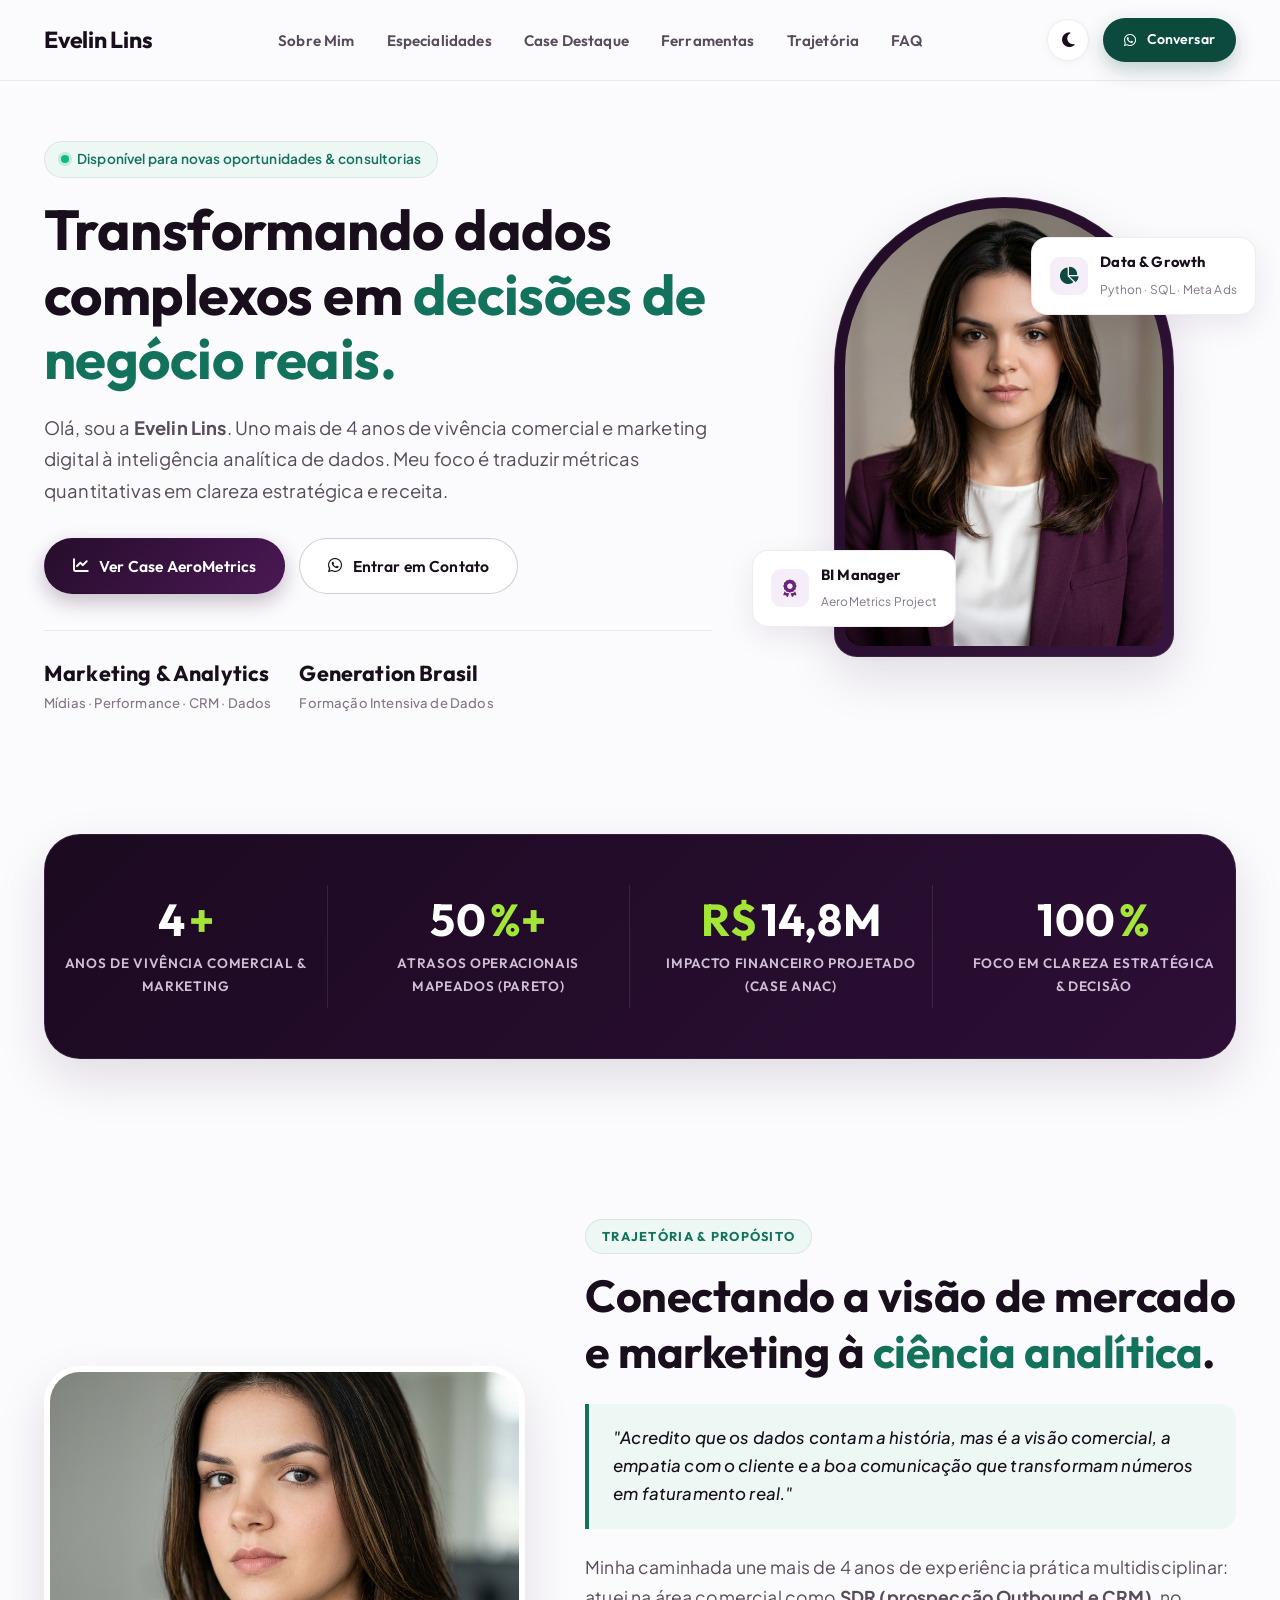
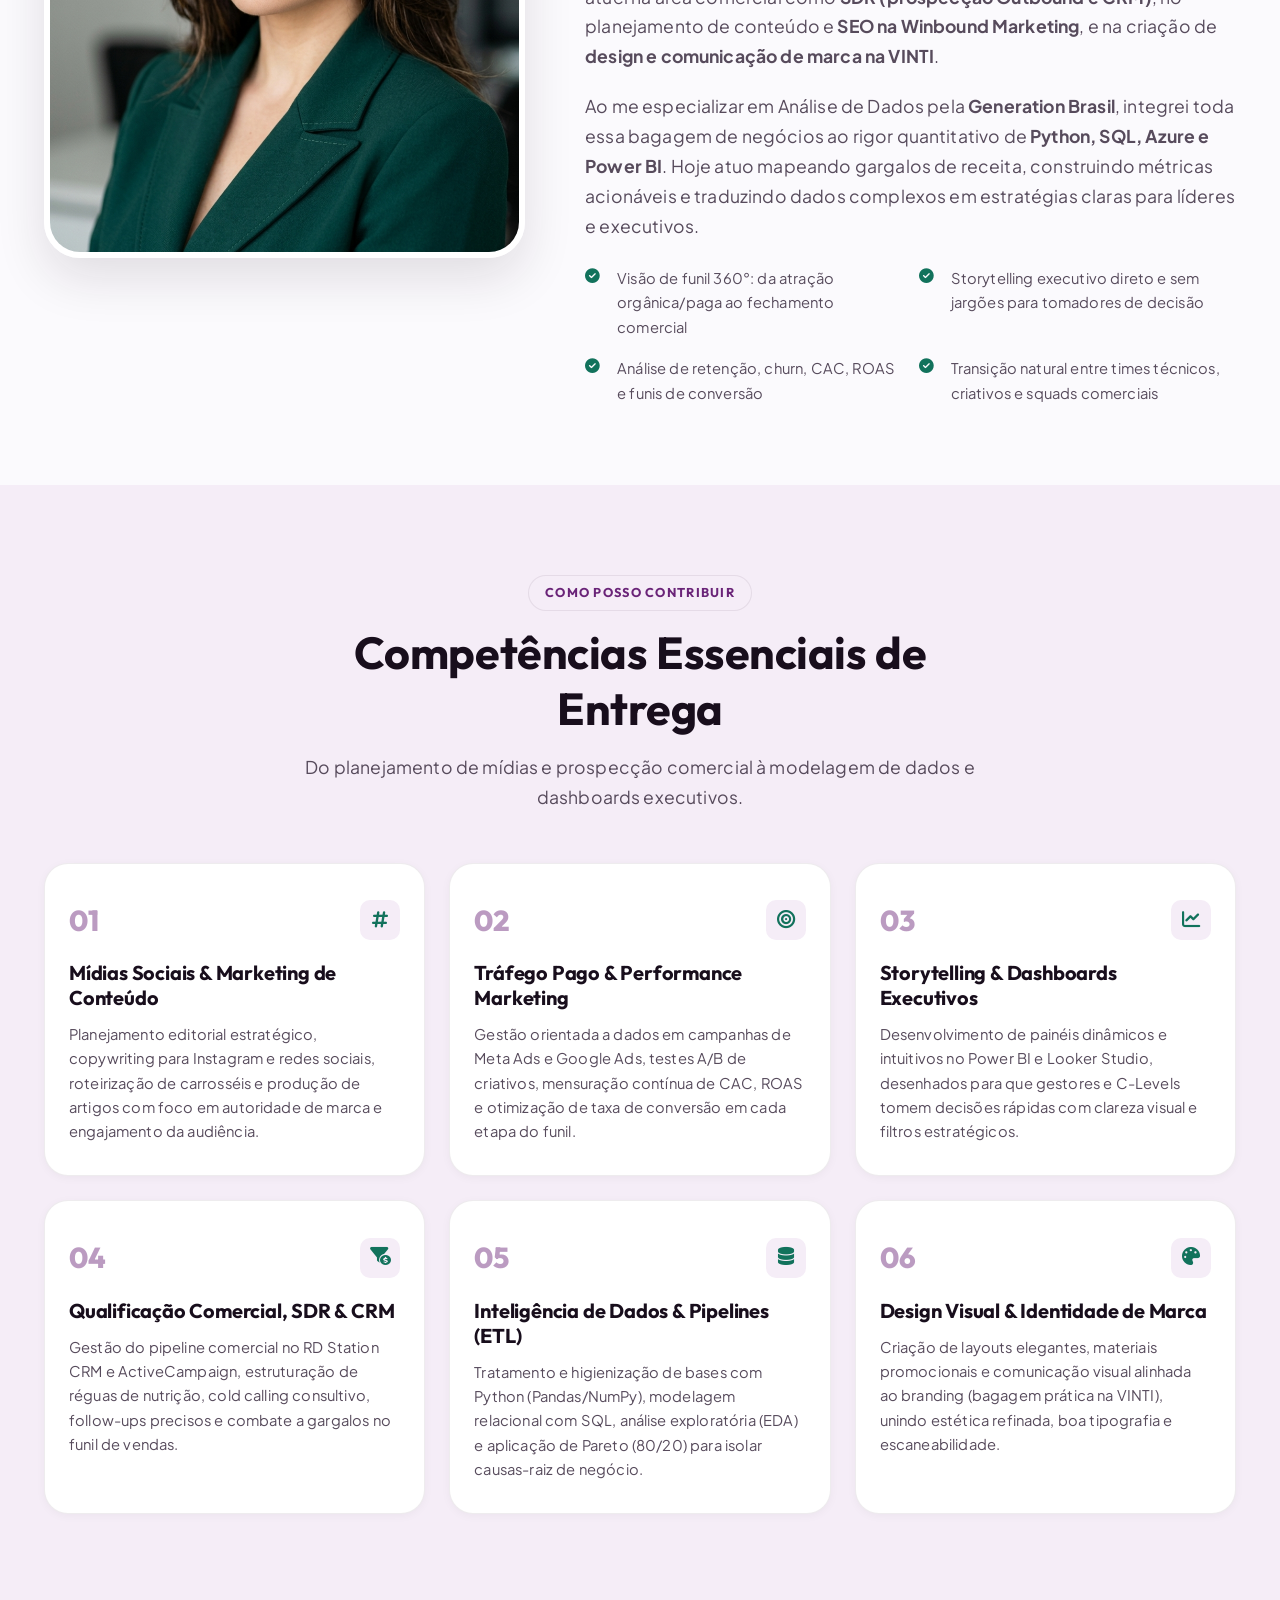
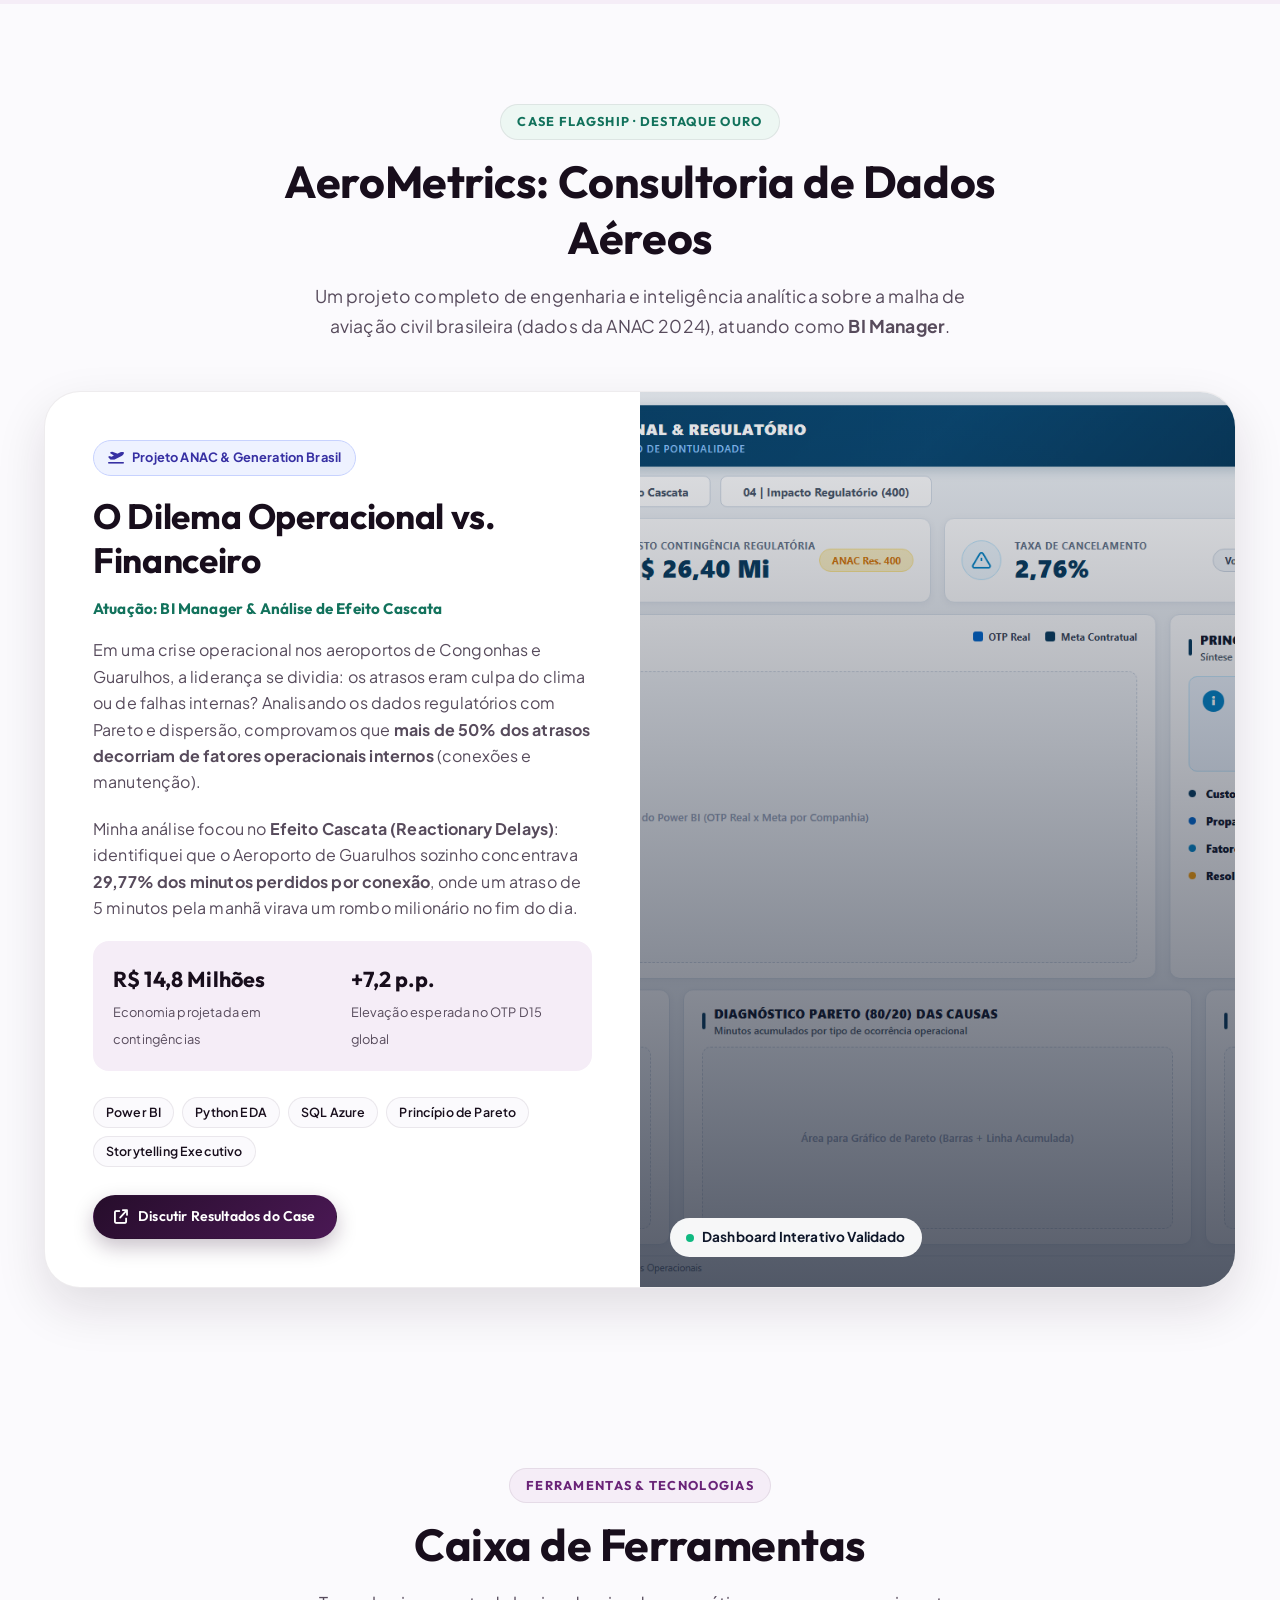
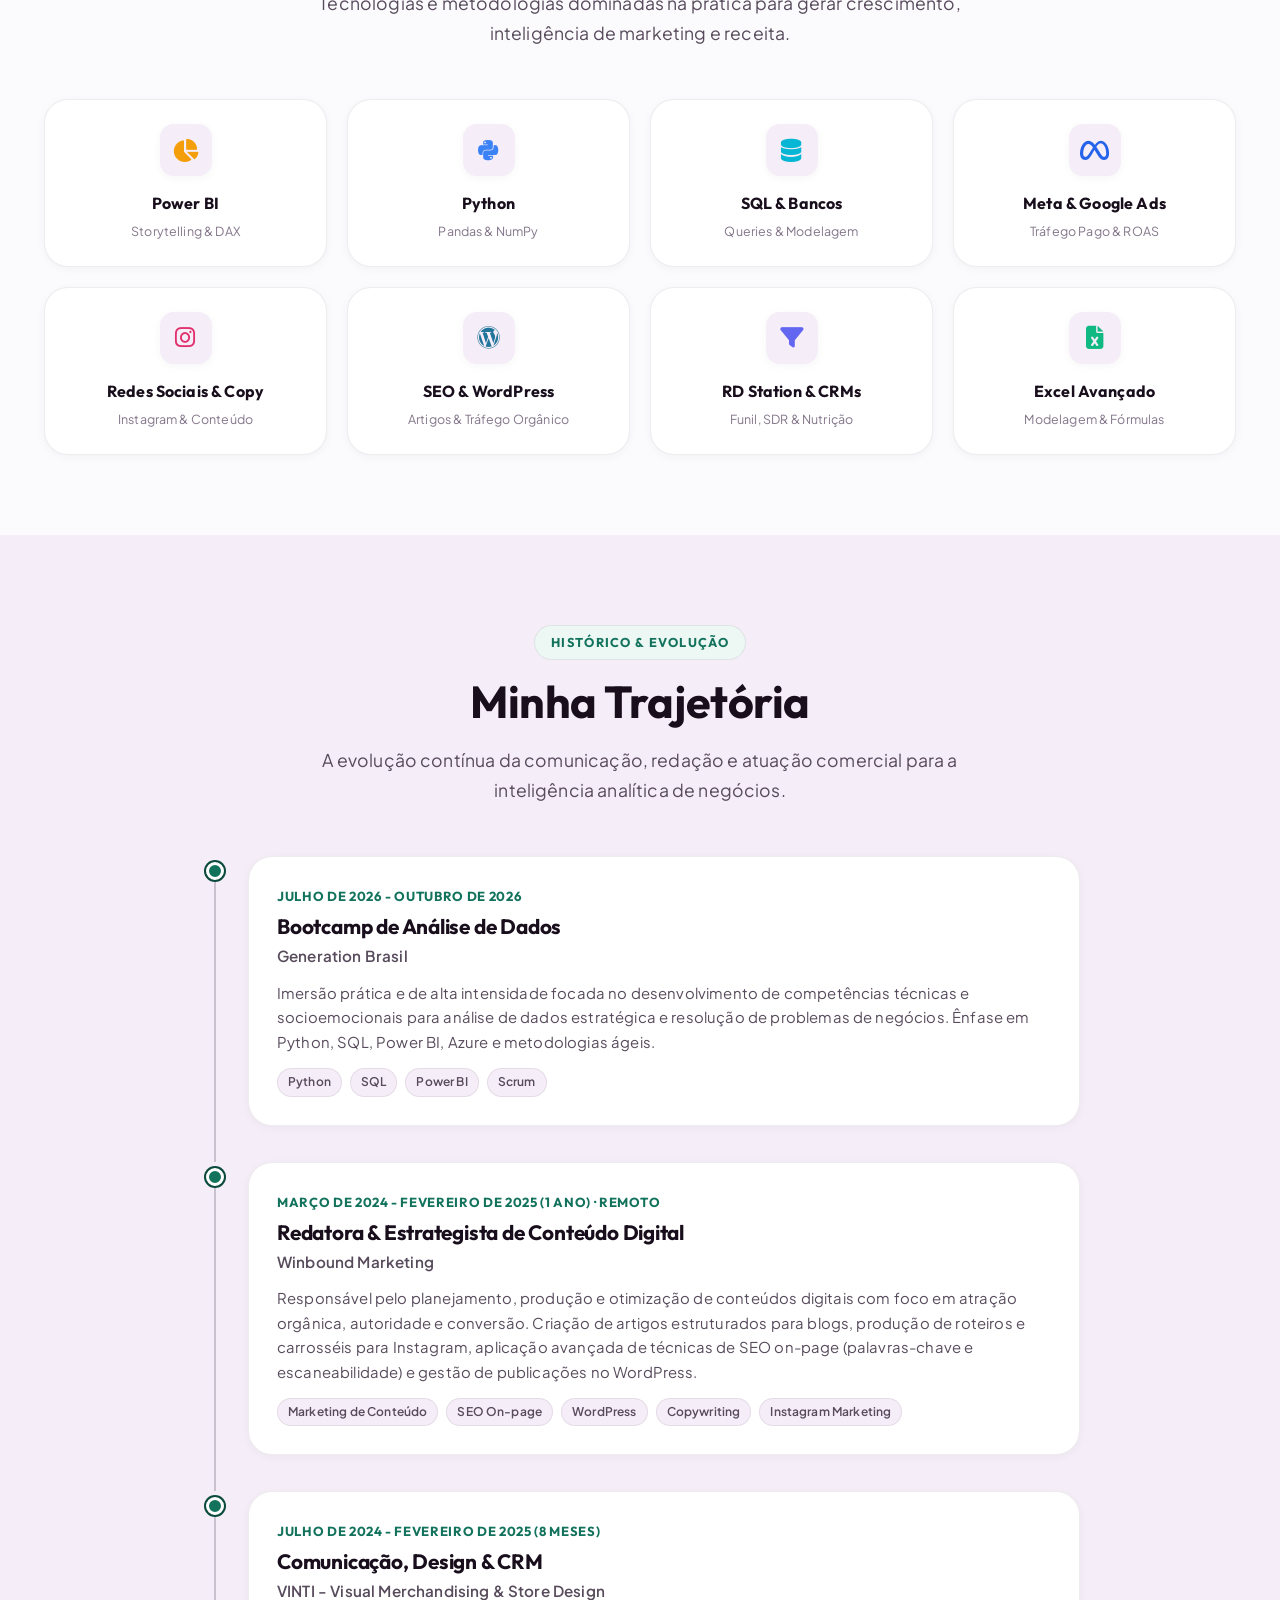
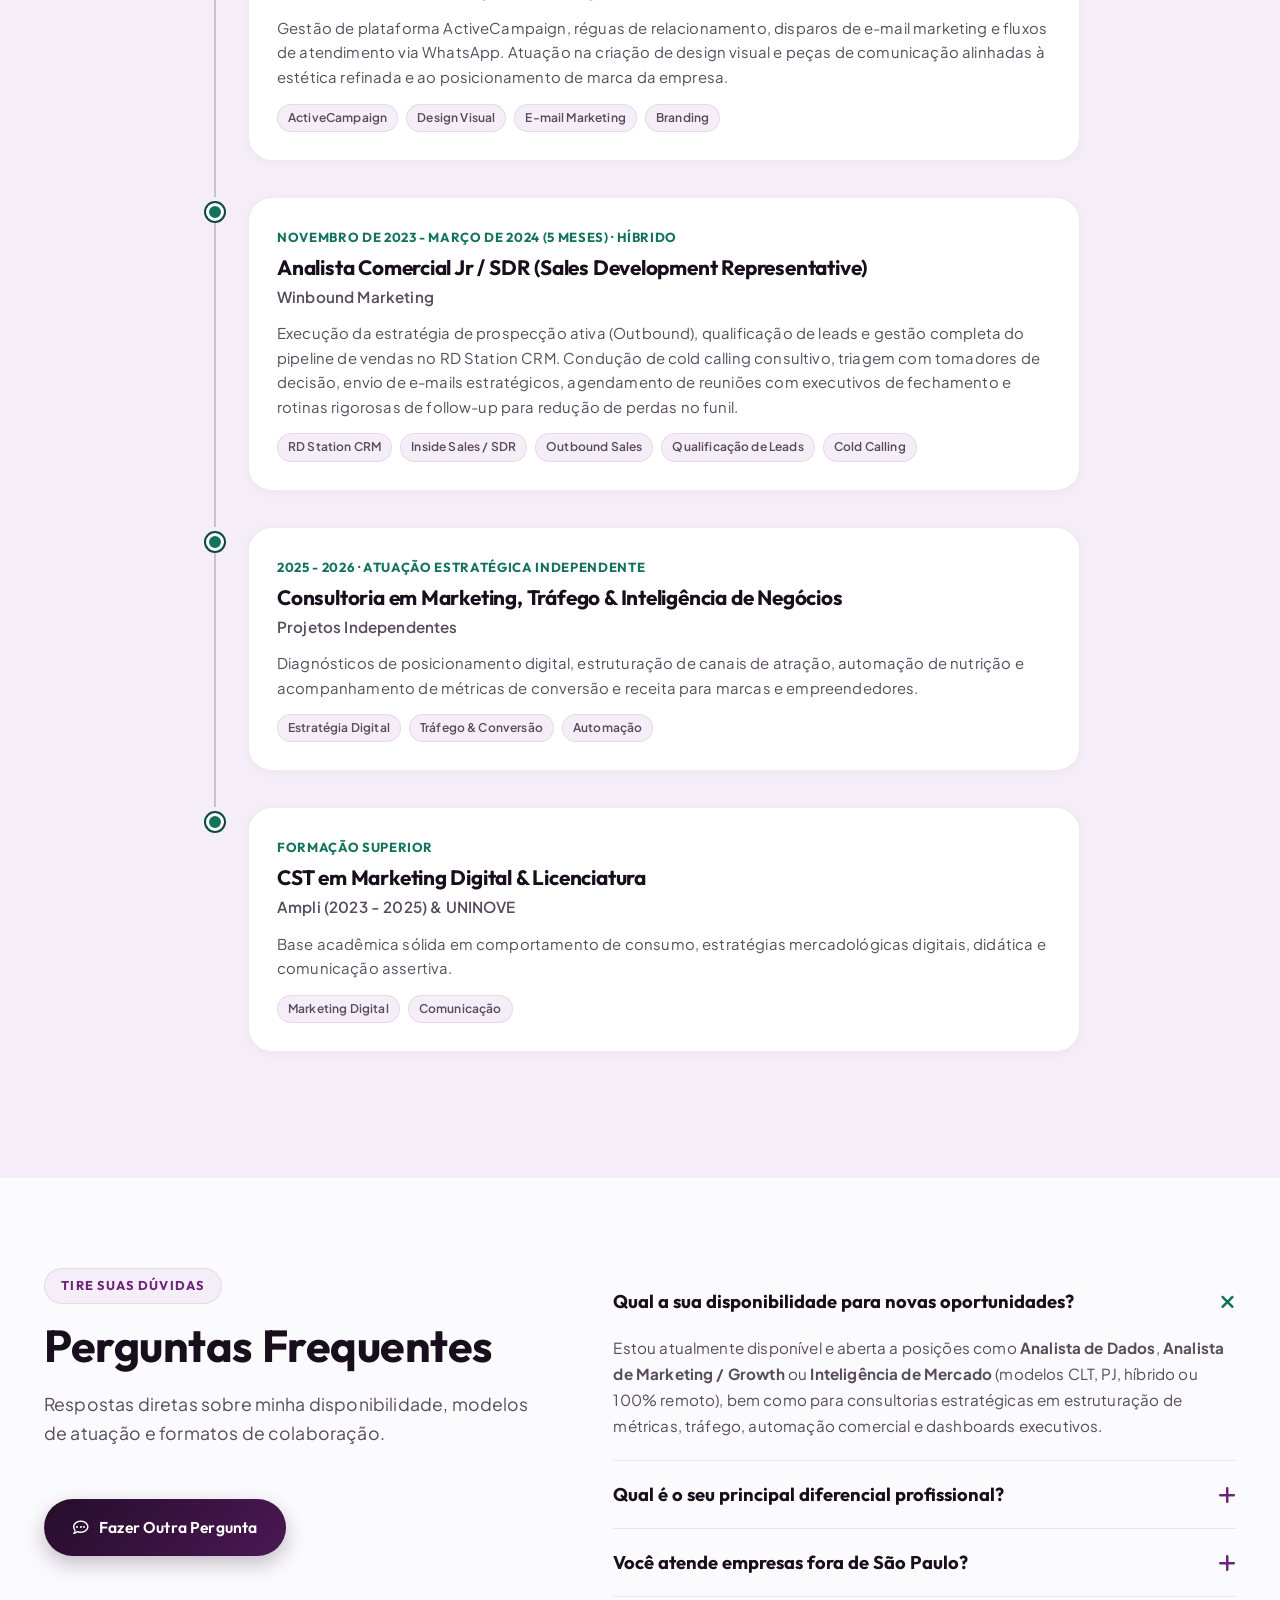
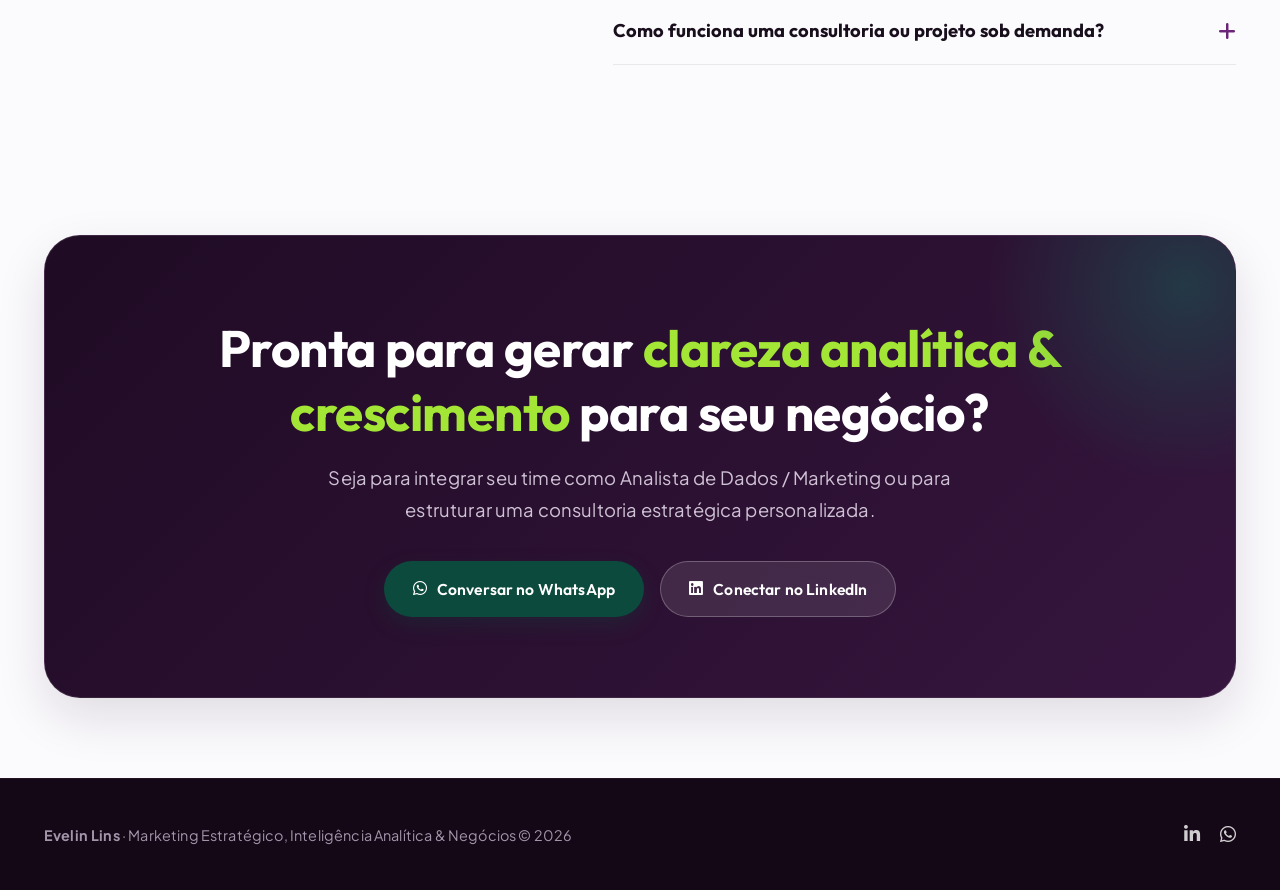
==== index.bundle.html @ f4ac153e "Add files via upload" ====
<!DOCTYPE html>
<html lang="pt-BR" data-theme="light">
<head>
  <meta charset="UTF-8">
  <meta name="viewport" content="width=device-width, initial-scale=1.0">
  <title>Evelin Lins | Marketing Digital, Inteligência Analítica & Negócios</title>
  <meta name="description" content="Portfólio de Evelin Lins de Albuquerque Souza - Analista de Dados, Marketing Estratégico e especialista em unir inteligência analítica de dados a estratégias comerciais e de receita.">
  
  <!-- Google Fonts: Outfit (Headings) & Plus Jakarta Sans (Body) -->
  <link rel="preconnect" href="https://fonts.googleapis.com">
  <link rel="preconnect" href="https://fonts.gstatic.com" crossorigin>
  <link href="https://fonts.googleapis.com/css2?family=Outfit:wght@400;500;600;700;800&family=Plus+Jakarta+Sans:wght@400;500;600;700&display=swap" rel="stylesheet">
  
  <!-- Font Awesome CDN for Icons -->
  <link rel="stylesheet" href="https://cdnjs.cloudflare.com/ajax/libs/font-awesome/6.5.1/css/all.min.css">
  
  <!-- CSS Stylesheet -->
  <style>
/* ==========================================================================
   Evelin Lins Portfolio - Modern Hybrid Dark & Clean Design System
   Typography: Outfit (Headings - tall, elongated, clear) + Plus Jakarta Sans (Body)
   ========================================================================== */

:root {
  /* Brand Core Colors */
  --color-primary-dark: #260d2b;       /* Roxo Profundo Nobre */
  --color-primary-soft: #3f1547;
  --color-primary-light: #6a2478;
  --color-accent-emerald: #0b4a3c;     /* Verde Esmeralda escuro sofisticado */
  --color-accent-emerald-light: #12725c;
  --color-accent-emerald-glow: #2dd4bf;
  --color-accent-lime: #a3e635;        /* Detalhe vibrante e moderno */
  --color-accent-gold: #d97706;

  /* Surfaces & Backgrounds - Light/Clean Base with Dark Accent Integration */
  --bg-page: #fbfafd;
  --bg-surface: #ffffff;
  --bg-surface-soft: #f5edf7;          /* Lavanda suave */
  --bg-surface-tint: #edf7f3;          /* Esmeralda suave */
  --bg-dark-card: #1f0b24;             /* Card escuro contrastante para mescla */
  --bg-navbar: rgba(251, 250, 253, 0.92);
  --bg-card-contrast: #1c0a21;

  /* Text & Typography */
  --text-main: #180e1c;
  --text-muted: #574b5c;
  --text-light: #83758a;
  --text-white: #ffffff;

  /* Borders & Shadows */
  --border-light: rgba(38, 13, 43, 0.08);
  --border-hover: rgba(38, 13, 43, 0.2);
  --shadow-sm: 0 2px 10px rgba(32, 13, 35, 0.04);
  --shadow-md: 0 10px 30px rgba(32, 13, 35, 0.08);
  --shadow-lg: 0 20px 50px rgba(32, 13, 35, 0.12);
  --shadow-glow: 0 0 25px rgba(18, 114, 92, 0.22);

  /* Geometry & Curves */
  --radius-sm: 8px;
  --radius-md: 16px;
  --radius-lg: 24px;
  --radius-xl: 36px;
  --radius-pill: 9999px;
  --radius-arch: 180px 180px 24px 24px;
  
  --transition: all 0.3s cubic-bezier(0.16, 1, 0.3, 1);
}

/* ==========================================================================
   Dark Mode Overrides - Deep Midnight & Luminous Accents
   ========================================================================== */
[data-theme="dark"] {
  --bg-page: #0f0714;                  /* Obsidian roxo profundo */
  --bg-surface: #180d21;               /* Superfície elevada */
  --bg-surface-soft: #23132e;          /* Superfície secundária */
  --bg-surface-tint: #102620;          /* Verde translúcido */
  --bg-dark-card: #0c0511;
  --bg-navbar: rgba(15, 7, 20, 0.92);
  --bg-card-contrast: #15091d;

  --text-main: #f8f6fc;
  --text-muted: #c2b7cb;
  --text-light: #8d7e96;
  --text-white: #ffffff;

  --color-primary-dark: #f8f6fc;
  --color-primary-soft: #e2d3ea;
  --color-primary-light: #c084fc;
  --color-accent-emerald: #14b8a6;
  --color-accent-emerald-light: #2dd4bf;

  --border-light: rgba(255, 255, 255, 0.08);
  --border-hover: rgba(255, 255, 255, 0.22);
  --shadow-sm: 0 2px 10px rgba(0, 0, 0, 0.35);
  --shadow-md: 0 10px 30px rgba(0, 0, 0, 0.45);
  --shadow-lg: 0 20px 50px rgba(0, 0, 0, 0.6);
  --shadow-glow: 0 0 30px rgba(45, 212, 191, 0.25);
}

/* Reset and Base Styles */
* {
  box-sizing: border-box;
  margin: 0;
  padding: 0;
}

html {
  scroll-behavior: smooth;
  font-size: 16px;
}

body {
  font-family: 'Plus Jakarta Sans', -apple-system, BlinkMacSystemFont, 'Segoe UI', Roboto, sans-serif;
  background-color: var(--bg-page);
  color: var(--text-main);
  line-height: 1.68;
  letter-spacing: 0.01em;
  overflow-x: hidden;
  -webkit-font-smoothing: antialiased;
  transition: background-color 0.35s ease, color 0.35s ease;
}

/* Headings with Outfit - Tall, Elongated, Open and Highly Legible */
h1, h2, h3, h4, .font-heading {
  font-family: 'Outfit', -apple-system, BlinkMacSystemFont, sans-serif;
  letter-spacing: -0.01em;
  font-weight: 700;
  line-height: 1.25;
}

a {
  text-decoration: none;
  color: inherit;
  transition: var(--transition);
}

img {
  max-width: 100%;
  height: auto;
  display: block;
}

/* Container */
.container {
  width: 100%;
  max-width: 1240px;
  margin: 0 auto;
  padding: 0 24px;
}

/* Section Header standard */
.section-tag {
  display: inline-block;
  font-family: 'Outfit', sans-serif;
  font-size: 0.8rem;
  font-weight: 700;
  text-transform: uppercase;
  letter-spacing: 0.1em;
  color: var(--color-accent-emerald-light);
  background: var(--bg-surface-tint);
  padding: 6px 16px;
  border-radius: var(--radius-pill);
  margin-bottom: 14px;
  border: 1px solid var(--border-light);
}

.section-tag.purple {
  color: var(--color-primary-light);
  background: var(--bg-surface-soft);
}

[data-theme="dark"] .section-tag.purple {
  color: #c084fc;
}

.section-title {
  font-size: clamp(2rem, 3.5vw, 2.85rem);
  color: var(--text-main);
  margin-bottom: 16px;
  font-weight: 700;
}

.section-title span.highlight-emerald {
  color: var(--color-accent-emerald-light);
}

.section-title span.highlight-lime {
  color: #84cc16;
}

.section-subtitle {
  font-size: 1.1rem;
  color: var(--text-muted);
  max-width: 700px;
  margin-bottom: 40px;
  line-height: 1.7;
}

/* Buttons */
.btn {
  display: inline-flex;
  align-items: center;
  justify-content: center;
  gap: 10px;
  padding: 14px 28px;
  font-family: 'Outfit', sans-serif;
  font-size: 0.98rem;
  font-weight: 600;
  border-radius: var(--radius-pill);
  cursor: pointer;
  border: 1px solid transparent;
  transition: var(--transition);
}

.btn-primary {
  background: linear-gradient(135deg, #260d2b, #4a1854);
  color: #ffffff;
  box-shadow: 0 8px 20px rgba(38, 13, 43, 0.25);
}

[data-theme="dark"] .btn-primary {
  background: linear-gradient(135deg, #6a2478, #8a2be2);
  color: #ffffff;
  box-shadow: 0 8px 24px rgba(138, 43, 226, 0.3);
}

.btn-primary:hover {
  transform: translateY(-2px);
  box-shadow: 0 12px 28px rgba(38, 13, 43, 0.35);
}

.btn-emerald {
  background-color: var(--color-accent-emerald);
  color: #ffffff;
  box-shadow: 0 8px 20px rgba(11, 74, 60, 0.25);
}

[data-theme="dark"] .btn-emerald {
  background-color: #0d9488;
  color: #ffffff;
  box-shadow: 0 8px 20px rgba(13, 148, 136, 0.3);
}

.btn-emerald:hover {
  background-color: var(--color-accent-emerald-light);
  transform: translateY(-2px);
  box-shadow: 0 12px 28px rgba(11, 74, 60, 0.35);
}

.btn-outline {
  border-color: var(--border-hover);
  color: var(--text-main);
  background: var(--bg-surface);
}

.btn-outline:hover {
  background-color: var(--bg-surface-soft);
  border-color: var(--color-accent-emerald-light);
  transform: translateY(-2px);
}

.btn-sm {
  padding: 9px 20px;
  font-size: 0.88rem;
}

/* ==========================================================================
   Header / Navbar & Theme Switcher
   ========================================================================== */
.navbar {
  position: sticky;
  top: 0;
  left: 0;
  width: 100%;
  background: var(--bg-navbar);
  backdrop-filter: blur(14px);
  -webkit-backdrop-filter: blur(14px);
  z-index: 1000;
  border-bottom: 1px solid var(--border-light);
  transition: var(--transition);
}

.navbar .nav-container {
  display: flex;
  align-items: center;
  justify-content: space-between;
  height: 80px;
}

/* Brand Logo - Clean, Elegant & Elongated, without online green dot */
.brand-logo {
  display: flex;
  align-items: center;
  font-family: 'Outfit', sans-serif;
  font-size: 1.45rem;
  font-weight: 700;
  letter-spacing: -0.01em;
  color: var(--text-main);
  text-decoration: none;
  transition: var(--transition);
}

.brand-logo:hover {
  color: var(--color-accent-emerald-light);
}

.nav-links {
  display: flex;
  gap: 32px;
  list-style: none;
}

.nav-links a {
  font-family: 'Outfit', sans-serif;
  font-weight: 600;
  font-size: 0.95rem;
  color: var(--text-muted);
}

.nav-links a:hover {
  color: var(--text-main);
}

.nav-actions {
  display: flex;
  align-items: center;
  gap: 14px;
}

/* Theme Toggle Button */
.theme-toggle-btn {
  width: 42px;
  height: 42px;
  border-radius: 50%;
  border: 1px solid var(--border-light);
  background: var(--bg-surface);
  color: var(--text-main);
  display: inline-flex;
  align-items: center;
  justify-content: center;
  cursor: pointer;
  transition: var(--transition);
  font-size: 1.05rem;
  box-shadow: var(--shadow-sm);
}

.theme-toggle-btn:hover {
  transform: scale(1.08) rotate(15deg);
  border-color: var(--color-accent-emerald-light);
  box-shadow: 0 0 16px rgba(18, 114, 92, 0.25);
}

.theme-toggle-btn .sun-icon {
  display: none;
  color: #facc15;
}

.theme-toggle-btn .moon-icon {
  display: inline-block;
  color: var(--text-main);
}

[data-theme="dark"] .theme-toggle-btn .moon-icon {
  display: none;
}

[data-theme="dark"] .theme-toggle-btn .sun-icon {
  display: inline-block;
}

/* ==========================================================================
   Hero Section - Clean & Dark Fusion
   ========================================================================== */
.hero-section {
  padding: 60px 0 80px;
  position: relative;
  overflow: hidden;
}

.hero-grid {
  display: grid;
  grid-template-columns: 1.18fr 0.82fr;
  align-items: center;
  gap: 60px;
}

.hero-badge {
  display: inline-flex;
  align-items: center;
  gap: 8px;
  padding: 6px 16px;
  background: var(--bg-surface-tint);
  border: 1px solid var(--border-light);
  border-radius: var(--radius-pill);
  font-size: 0.85rem;
  font-weight: 600;
  color: var(--color-accent-emerald-light);
  margin-bottom: 20px;
}

.hero-badge .status-ping {
  width: 8px;
  height: 8px;
  background-color: #10b981;
  border-radius: 50%;
  box-shadow: 0 0 0 3px rgba(16, 185, 129, 0.2);
}

.hero-title {
  font-size: clamp(2.4rem, 4.4vw, 3.8rem);
  font-weight: 700;
  color: var(--text-main);
  margin-bottom: 20px;
  line-height: 1.15;
}

.hero-title .gradient-text {
  color: var(--color-accent-emerald-light);
}

.hero-description {
  font-size: 1.15rem;
  color: var(--text-muted);
  margin-bottom: 32px;
  line-height: 1.7;
}

.hero-buttons {
  display: flex;
  flex-wrap: wrap;
  gap: 14px;
  margin-bottom: 36px;
}

.hero-highlights-row {
  display: flex;
  gap: 28px;
  border-top: 1px solid var(--border-light);
  padding-top: 24px;
}

.hero-mini-stat {
  display: flex;
  flex-direction: column;
}

.hero-mini-stat .num {
  font-family: 'Outfit', sans-serif;
  font-size: 1.35rem;
  font-weight: 700;
  color: var(--text-main);
}

.hero-mini-stat .label {
  font-size: 0.82rem;
  color: var(--text-light);
  font-weight: 500;
}

/* Hero Visual & Arch Frame */
.hero-visual-wrapper {
  position: relative;
  display: flex;
  justify-content: center;
}

.arch-container {
  width: 340px;
  height: 460px;
  border-radius: var(--radius-arch);
  background: linear-gradient(135deg, #1f0b24, #36153e);
  padding: 10px;
  box-shadow: var(--shadow-lg);
  position: relative;
  overflow: hidden;
  border: 1px solid rgba(255, 255, 255, 0.1);
}

.arch-image {
  width: 100%;
  height: 100%;
  object-fit: cover;
  border-radius: 170px 170px 18px 18px;
  transition: transform 0.5s ease;
}

.arch-container:hover .arch-image {
  transform: scale(1.03);
}

/* Floating Badges */
.floating-badge {
  position: absolute;
  background: var(--bg-surface);
  padding: 12px 18px;
  border-radius: var(--radius-md);
  box-shadow: var(--shadow-md);
  display: flex;
  align-items: center;
  gap: 12px;
  z-index: 10;
  border: 1px solid var(--border-light);
  animation: float 4s ease-in-out infinite alternate;
}

.floating-badge.badge-role {
  bottom: 30px;
  left: -20px;
}

.floating-badge.badge-tech {
  top: 40px;
  right: -20px;
  animation-delay: 2s;
}

.badge-icon {
  width: 38px;
  height: 38px;
  border-radius: 10px;
  background: var(--bg-surface-soft);
  display: flex;
  align-items: center;
  justify-content: center;
  color: var(--color-primary-light);
  font-size: 1.1rem;
}

.badge-text strong {
  display: block;
  font-family: 'Outfit', sans-serif;
  font-size: 0.92rem;
  color: var(--text-main);
}

.badge-text span {
  font-size: 0.75rem;
  color: var(--text-light);
}

@keyframes float {
  0% { transform: translateY(0px); }
  100% { transform: translateY(-8px); }
}

/* ==========================================================================
   Metric Stats Strip - Dark Luxury Accent in Both Modes
   ========================================================================== */
.stats-strip {
  background: linear-gradient(135deg, #1b0a20, #2d0e36);
  color: #ffffff;
  padding: 50px 0;
  border-radius: var(--radius-xl);
  margin: 40px auto 80px;
  box-shadow: var(--shadow-lg);
  border: 1px solid rgba(255, 255, 255, 0.08);
}

[data-theme="dark"] .stats-strip {
  background: linear-gradient(135deg, #14081a, #200d28);
  border: 1px solid rgba(255, 255, 255, 0.12);
}

.stats-grid {
  display: grid;
  grid-template-columns: repeat(4, 1fr);
  gap: 20px;
  text-align: center;
}

.stat-card {
  padding: 10px 15px;
  border-right: 1px solid rgba(255, 255, 255, 0.1);
}

.stat-card:last-child {
  border-right: none;
}

.stat-number {
  font-family: 'Outfit', sans-serif;
  font-size: 2.8rem;
  font-weight: 700;
  color: #ffffff;
  line-height: 1.1;
  margin-bottom: 8px;
  display: flex;
  align-items: center;
  justify-content: center;
  gap: 4px;
}

.stat-number .highlight {
  color: var(--color-accent-lime);
}

.stat-label {
  font-family: 'Outfit', sans-serif;
  font-size: 0.85rem;
  color: #cfbfd5;
  font-weight: 600;
  text-transform: uppercase;
  letter-spacing: 0.05em;
}

/* ==========================================================================
   About Me Section
   ========================================================================== */
.about-section {
  padding: 80px 0;
}

.about-grid {
  display: grid;
  grid-template-columns: 0.85fr 1.15fr;
  gap: 60px;
  align-items: center;
}

.about-visual {
  position: relative;
}

.about-card-frame {
  position: relative;
  border-radius: var(--radius-xl);
  overflow: hidden;
  box-shadow: var(--shadow-lg);
  border: 6px solid var(--bg-surface);
}

.about-card-frame img {
  width: 100%;
  height: 480px;
  object-fit: cover;
}

.about-quote-box {
  background: var(--bg-surface-tint);
  border-left: 4px solid var(--color-accent-emerald-light);
  padding: 20px 24px;
  border-radius: 0 var(--radius-md) var(--radius-md) 0;
  margin: 24px 0;
  font-size: 1.05rem;
  font-style: italic;
  color: var(--text-main);
  font-weight: 500;
}

.about-bullets-grid {
  display: grid;
  grid-template-columns: 1fr 1fr;
  gap: 16px;
  margin-top: 24px;
}

.about-bullet-item {
  display: flex;
  align-items: flex-start;
  gap: 12px;
  font-size: 0.92rem;
  color: var(--text-muted);
}

.about-bullet-icon {
  width: 20px;
  height: 20px;
  color: var(--color-accent-emerald-light);
  flex-shrink: 0;
  margin-top: 3px;
}

/* ==========================================================================
   Competências de Entrega (Pillars Grid - 6 Cards)
   ========================================================================== */
.pillars-section {
  padding: 90px 0;
  background: var(--bg-surface-soft);
  transition: background-color 0.35s ease;
}

[data-theme="dark"] .pillars-section {
  background: #14091a;
}

.pillars-grid {
  display: grid;
  grid-template-columns: repeat(3, 1fr);
  gap: 24px;
}

.pillar-card {
  background: var(--bg-surface);
  border-radius: var(--radius-lg);
  padding: 32px 24px;
  border: 1px solid var(--border-light);
  box-shadow: var(--shadow-sm);
  transition: var(--transition);
  position: relative;
  overflow: hidden;
  display: flex;
  flex-direction: column;
}

.pillar-card:hover {
  transform: translateY(-6px);
  box-shadow: var(--shadow-md);
  border-color: var(--color-accent-emerald-light);
}

.pillar-top-meta {
  display: flex;
  justify-content: space-between;
  align-items: center;
  margin-bottom: 16px;
}

.pillar-number {
  font-family: 'Outfit', sans-serif;
  font-size: 1.8rem;
  font-weight: 800;
  color: var(--color-primary-light);
  opacity: 0.45;
}

.pillar-icon-badge {
  width: 40px;
  height: 40px;
  border-radius: 10px;
  background: var(--bg-surface-soft);
  display: flex;
  align-items: center;
  justify-content: center;
  color: var(--color-accent-emerald-light);
  font-size: 1.15rem;
}

.pillar-title {
  font-size: 1.25rem;
  color: var(--text-main);
  margin-bottom: 12px;
  font-weight: 700;
}

.pillar-desc {
  font-size: 0.92rem;
  color: var(--text-muted);
  line-height: 1.65;
}

/* ==========================================================================
   Flagship Project Section (AeroMetrics)
   ========================================================================== */
.flagship-section {
  padding: 100px 0;
  position: relative;
}

.flagship-box {
  background: var(--bg-surface);
  border-radius: var(--radius-xl);
  border: 1px solid var(--border-light);
  box-shadow: var(--shadow-lg);
  overflow: hidden;
  display: grid;
  grid-template-columns: 1fr 1fr;
}

.flagship-content {
  padding: 48px;
  display: flex;
  flex-direction: column;
  justify-content: center;
}

.flagship-badge {
  display: inline-flex;
  align-items: center;
  gap: 8px;
  padding: 6px 14px;
  background: #eef2ff;
  border: 1px solid #c7d2fe;
  border-radius: var(--radius-pill);
  font-size: 0.8rem;
  font-weight: 700;
  color: #3730a3;
  width: fit-content;
  margin-bottom: 18px;
}

[data-theme="dark"] .flagship-badge {
  background: rgba(99, 102, 241, 0.15);
  border-color: rgba(99, 102, 241, 0.3);
  color: #a5b4fc;
}

.flagship-title {
  font-size: 2.2rem;
  color: var(--text-main);
  margin-bottom: 14px;
  font-weight: 700;
}

.flagship-role {
  display: inline-block;
  font-family: 'Outfit', sans-serif;
  font-size: 0.95rem;
  font-weight: 700;
  color: var(--color-accent-emerald-light);
  margin-bottom: 16px;
}

.flagship-desc {
  font-size: 1rem;
  color: var(--text-muted);
  margin-bottom: 20px;
  line-height: 1.65;
}

.flagship-metrics-grid {
  display: grid;
  grid-template-columns: 1fr 1fr;
  gap: 16px;
  background: var(--bg-surface-soft);
  padding: 20px;
  border-radius: var(--radius-md);
  margin-bottom: 26px;
}

.metric-item strong {
  display: block;
  font-family: 'Outfit', sans-serif;
  font-size: 1.35rem;
  font-weight: 700;
  color: var(--text-main);
}

.metric-item span {
  font-size: 0.8rem;
  color: var(--text-muted);
}

.tech-tags {
  display: flex;
  flex-wrap: wrap;
  gap: 8px;
  margin-bottom: 28px;
}

.tech-tag {
  font-size: 0.78rem;
  font-weight: 600;
  padding: 4px 12px;
  background: var(--bg-page);
  border: 1px solid var(--border-light);
  border-radius: var(--radius-pill);
  color: var(--text-main);
}

.flagship-preview {
  position: relative;
  background: #0f172a;
  display: flex;
  align-items: center;
  justify-content: center;
  overflow: hidden;
}

.flagship-preview img {
  width: 100%;
  height: 100%;
  object-fit: cover;
  transition: transform 0.6s ease;
}

.flagship-preview:hover img {
  transform: scale(1.03);
}

.flagship-preview-overlay {
  position: absolute;
  inset: 0;
  background: linear-gradient(180deg, rgba(15, 23, 42, 0.1) 0%, rgba(15, 23, 42, 0.7) 100%);
  display: flex;
  align-items: flex-end;
  padding: 30px;
}

.preview-badge-live {
  background: rgba(255, 255, 255, 0.95);
  backdrop-filter: blur(8px);
  padding: 8px 16px;
  border-radius: var(--radius-pill);
  font-size: 0.85rem;
  font-weight: 700;
  color: #0f172a;
  display: flex;
  align-items: center;
  gap: 8px;
}

.preview-badge-live::before {
  content: '';
  width: 8px;
  height: 8px;
  background: #10b981;
  border-radius: 50%;
  animation: ping 1.5s infinite;
}

@keyframes ping {
  0% { transform: scale(0.95); opacity: 0.8; }
  50% { transform: scale(1.3); opacity: 1; }
  100% { transform: scale(0.95); opacity: 0.8; }
}

/* ==========================================================================
   Skills & Technologies Grid (Caixa de Ferramentas)
   ========================================================================== */
.skills-section {
  padding: 80px 0;
  background: var(--bg-page);
}

.skills-grid {
  display: grid;
  grid-template-columns: repeat(4, 1fr);
  gap: 20px;
}

.skill-pill-card {
  background: var(--bg-surface);
  border: 1px solid var(--border-light);
  border-radius: var(--radius-lg);
  padding: 24px 18px;
  text-align: center;
  transition: var(--transition);
  box-shadow: var(--shadow-sm);
}

.skill-pill-card:hover {
  background: var(--bg-surface-soft);
  transform: translateY(-4px);
  box-shadow: var(--shadow-md);
  border-color: var(--color-accent-emerald-light);
}

.skill-icon-wrap {
  width: 52px;
  height: 52px;
  border-radius: 14px;
  background: var(--bg-surface-soft);
  display: flex;
  align-items: center;
  justify-content: center;
  margin: 0 auto 14px;
  font-size: 1.45rem;
  box-shadow: var(--shadow-sm);
}

.skill-name {
  font-family: 'Outfit', sans-serif;
  font-weight: 700;
  font-size: 1rem;
  color: var(--text-main);
  margin-bottom: 4px;
}

.skill-category {
  font-size: 0.78rem;
  color: var(--text-light);
}

/* ==========================================================================
   Experience & Journey Timeline
   ========================================================================== */
.timeline-section {
  padding: 90px 0;
  background: var(--bg-surface-soft);
}

[data-theme="dark"] .timeline-section {
  background: #130819;
}

.timeline-container {
  position: relative;
  max-width: 880px;
  margin: 0 auto;
}

.timeline-item {
  position: relative;
  padding-left: 48px;
  margin-bottom: 36px;
}

.timeline-item::before {
  content: '';
  position: absolute;
  left: 14px;
  top: 10px;
  bottom: -36px;
  width: 2px;
  background: var(--border-hover);
}

.timeline-item:last-child::before {
  display: none;
}

.timeline-marker {
  position: absolute;
  left: 6px;
  top: 6px;
  width: 18px;
  height: 18px;
  border-radius: 50%;
  background: var(--color-accent-emerald-light);
  border: 3px solid var(--bg-surface);
  box-shadow: 0 0 0 2px var(--color-accent-emerald);
}

.timeline-card {
  background: var(--bg-surface);
  padding: 28px;
  border-radius: var(--radius-lg);
  border: 1px solid var(--border-light);
  box-shadow: var(--shadow-sm);
  transition: var(--transition);
}

.timeline-card:hover {
  box-shadow: var(--shadow-md);
  border-color: var(--color-accent-emerald-light);
}

.timeline-period {
  font-family: 'Outfit', sans-serif;
  font-size: 0.82rem;
  font-weight: 700;
  color: var(--color-accent-emerald-light);
  text-transform: uppercase;
  letter-spacing: 0.05em;
  margin-bottom: 6px;
}

.timeline-role {
  font-size: 1.3rem;
  color: var(--text-main);
  margin-bottom: 4px;
  font-weight: 700;
}

.timeline-company {
  font-size: 0.95rem;
  font-weight: 600;
  color: var(--text-muted);
  margin-bottom: 12px;
}

.timeline-text {
  font-size: 0.93rem;
  color: var(--text-muted);
  line-height: 1.65;
}

.timeline-tags {
  display: flex;
  flex-wrap: wrap;
  gap: 8px;
  margin-top: 14px;
}

.timeline-tag-pill {
  font-size: 0.75rem;
  padding: 3px 10px;
  border-radius: var(--radius-pill);
  background: var(--bg-surface-soft);
  color: var(--text-muted);
  border: 1px solid var(--border-light);
  font-weight: 600;
}

/* ==========================================================================
   FAQ Accordion Section
   ========================================================================== */
.faq-section {
  padding: 90px 0;
  background: var(--bg-page);
}

.faq-grid {
  display: grid;
  grid-template-columns: 0.9fr 1.1fr;
  gap: 60px;
  align-items: flex-start;
}

.faq-item {
  border-bottom: 1px solid var(--border-light);
}

.faq-question {
  width: 100%;
  text-align: left;
  padding: 22px 0;
  background: none;
  border: none;
  font-family: 'Outfit', sans-serif;
  font-size: 1.15rem;
  font-weight: 700;
  color: var(--text-main);
  display: flex;
  justify-content: space-between;
  align-items: center;
  cursor: pointer;
  transition: var(--transition);
}

.faq-question:hover {
  color: var(--color-accent-emerald-light);
}

.faq-icon {
  font-size: 1.25rem;
  transition: transform 0.3s ease;
  color: var(--color-primary-light);
}

[data-theme="dark"] .faq-icon {
  color: #c084fc;
}

.faq-answer {
  max-height: 0;
  overflow: hidden;
  transition: max-height 0.35s ease, padding 0.35s ease;
  font-size: 0.95rem;
  color: var(--text-muted);
  line-height: 1.7;
}

.faq-item.active .faq-answer {
  max-height: 280px;
  padding-bottom: 22px;
}

.faq-item.active .faq-icon {
  transform: rotate(45deg);
  color: var(--color-accent-emerald-light);
}

/* ==========================================================================
   Final CTA Section (Dark Mood Luxury in Both Themes)
   ========================================================================== */
.cta-section {
  padding: 80px 0;
}

.cta-box {
  background: linear-gradient(135deg, #1f0b24, #36153e);
  border-radius: var(--radius-xl);
  padding: 80px 48px;
  color: #ffffff;
  text-align: center;
  box-shadow: var(--shadow-lg);
  position: relative;
  overflow: hidden;
  border: 1px solid rgba(255, 255, 255, 0.1);
}

.cta-box::before {
  content: '';
  position: absolute;
  top: -150px;
  right: -150px;
  width: 400px;
  height: 400px;
  background: radial-gradient(circle, rgba(18, 114, 92, 0.4) 0%, transparent 70%);
  border-radius: 50%;
}

.cta-title {
  font-size: clamp(2.2rem, 4vw, 3.2rem);
  color: #ffffff;
  margin-bottom: 18px;
  font-weight: 700;
}

.cta-title span {
  color: var(--color-accent-lime);
}

.cta-subtitle {
  font-size: 1.15rem;
  color: #cfc2d5;
  max-width: 660px;
  margin: 0 auto 36px;
  line-height: 1.7;
}

.cta-actions {
  display: flex;
  justify-content: center;
  flex-wrap: wrap;
  gap: 16px;
}

/* ==========================================================================
   Footer
   ========================================================================== */
.footer {
  background: #140716;
  color: #a395aa;
  padding: 40px 0;
  border-top: 1px solid rgba(255, 255, 255, 0.05);
  font-size: 0.9rem;
}

.footer-content {
  display: flex;
  justify-content: space-between;
  align-items: center;
  flex-wrap: wrap;
  gap: 20px;
}

.footer-socials {
  display: flex;
  gap: 20px;
}

.footer-socials a {
  color: #ffffff;
  opacity: 0.8;
  font-size: 1.15rem;
}

.footer-socials a:hover {
  opacity: 1;
  color: var(--color-accent-lime);
}

/* ==========================================================================
   Responsive Breakpoints
   ========================================================================== */
@media (max-width: 1024px) {
  .hero-grid,
  .about-grid,
  .flagship-box,
  .faq-grid {
    grid-template-columns: 1fr;
    gap: 40px;
  }

  .pillars-grid {
    grid-template-columns: repeat(2, 1fr);
  }

  .skills-grid {
    grid-template-columns: repeat(2, 1fr);
  }

  .stats-grid {
    grid-template-columns: repeat(2, 1fr);
    row-gap: 30px;
  }

  .stat-card:nth-child(2) {
    border-right: none;
  }
}

@media (max-width: 768px) {
  .nav-links {
    display: none;
  }

  .pillars-grid,
  .skills-grid,
  .stats-grid {
    grid-template-columns: 1fr;
  }

  .stat-card {
    border-right: none;
    border-bottom: 1px solid rgba(255, 255, 255, 0.1);
    padding-bottom: 20px;
  }

  .stat-card:last-child {
    border-bottom: none;
  }

  .flagship-content {
    padding: 30px 20px;
  }

  .arch-container {
    width: 280px;
    height: 380px;
  }

  .floating-badge {
    display: none;
  }
}

</style>
</head>
<body>

  <!-- 1. Header / Navbar -->
  <header class="navbar" id="top-nav">
    <div class="container nav-container">
      <a href="#hero" class="brand-logo" aria-label="Evelin Lins Início">
        Evelin Lins
      </a>

      <nav>
        <ul class="nav-links">
          <li><a href="#sobre">Sobre Mim</a></li>
          <li><a href="#pilares">Especialidades</a></li>
          <li><a href="#aerometrics">Case Destaque</a></li>
          <li><a href="#skills">Ferramentas</a></li>
          <li><a href="#trajetoria">Trajetória</a></li>
          <li><a href="#faq">FAQ</a></li>
        </ul>
      </nav>

      <div class="nav-actions">
        <!-- Theme Switcher Button (Modo Claro / Escuro) -->
        <button id="theme-toggle" class="theme-toggle-btn" aria-label="Alternar modo claro e escuro" title="Alternar modo claro e escuro">
          <i class="fa-solid fa-moon moon-icon"></i>
          <i class="fa-solid fa-sun sun-icon"></i>
        </button>

        <a href="https://wa.me/5511978256551" target="_blank" rel="noopener noreferrer" class="btn btn-emerald btn-sm">
          <i class="fa-brands fa-whatsapp"></i> Conversar
        </a>
      </div>
    </div>
  </header>

  <!-- 2. Hero Section (Design Híbrido Clean & Dark com Foto em Arco) -->
  <section class="hero-section" id="hero">
    <div class="container">
      <div class="hero-grid">
        <div class="hero-text-content">
          <div class="hero-badge">
            <span class="status-ping"></span> Disponível para novas oportunidades & consultorias
          </div>
          
          <h1 class="hero-title">
            Transformando dados complexos em <span class="gradient-text">decisões de negócio reais.</span>
          </h1>

          <p class="hero-description">
            Olá, sou a <strong>Evelin Lins</strong>. Uno mais de 4 anos de vivência comercial e marketing digital à inteligência analítica de dados. Meu foco é traduzir métricas quantitativas em clareza estratégica e receita.
          </p>

          <div class="hero-buttons">
            <a href="#aerometrics" class="btn btn-primary">
              <i class="fa-solid fa-chart-line"></i> Ver Case AeroMetrics
            </a>
            <a href="https://wa.me/5511978256551" target="_blank" rel="noopener noreferrer" class="btn btn-outline">
              <i class="fa-brands fa-whatsapp"></i> Entrar em Contato
            </a>
          </div>

          <div class="hero-highlights-row">
            <div class="hero-mini-stat">
              <span class="num">Marketing & Analytics</span>
              <span class="label">Mídias · Performance · CRM · Dados</span>
            </div>
            <div class="hero-mini-stat">
              <span class="num">Generation Brasil</span>
              <span class="label">Formação Intensiva de Dados</span>
            </div>
          </div>
        </div>

        <div class="hero-visual-wrapper">
          <div class="arch-container">
            <img 
              src="[data-uri]" 
              alt="Evelin Lins - Especialista em Inteligência Analítica e Marketing Estratégico" 
              class="arch-image"
              loading="eager"
            >
          </div>

          <!-- Badges flutuantes -->
          <div class="floating-badge badge-role">
            <div class="badge-icon">
              <i class="fa-solid fa-award"></i>
            </div>
            <div class="badge-text">
              <strong>BI Manager</strong>
              <span>AeroMetrics Project</span>
            </div>
          </div>

          <div class="floating-badge badge-tech">
            <div class="badge-icon" style="color: #0b4a3c;">
              <i class="fa-solid fa-chart-pie"></i>
            </div>
            <div class="badge-text">
              <strong>Data & Growth</strong>
              <span>Python · SQL · Meta Ads</span>
            </div>
          </div>
        </div>
      </div>
    </div>
  </section>

  <!-- 3. Strip de Métricas & Impacto (Mescla Dark Luxury) -->
  <section class="container">
    <div class="stats-strip">
      <div class="stats-grid">
        <div class="stat-card">
          <div class="stat-number">
            <span>4</span><span class="highlight">+</span>
          </div>
          <div class="stat-label">Anos de Vivência Comercial & Marketing</div>
        </div>

        <div class="stat-card">
          <div class="stat-number">
            <span>50</span><span class="highlight">%+</span>
          </div>
          <div class="stat-label">Atrasos Operacionais Mapeados (Pareto)</div>
        </div>

        <div class="stat-card">
          <div class="stat-number">
            <span class="highlight">R$</span><span>14,8M</span>
          </div>
          <div class="stat-label">Impacto Financeiro Projetado (Case ANAC)</div>
        </div>

        <div class="stat-card">
          <div class="stat-number">
            <span>100</span><span class="highlight">%</span>
          </div>
          <div class="stat-label">Foco em Clareza Estratégica & Decisão</div>
        </div>
      </div>
    </div>
  </section>

  <!-- 4. Sobre Mim (Histórico Integrado Comercial, Marketing, Design & Dados) -->
  <section class="about-section" id="sobre">
    <div class="container">
      <div class="about-grid">
        <div class="about-visual">
          <div class="about-card-frame">
            <img 
              src="[data-uri]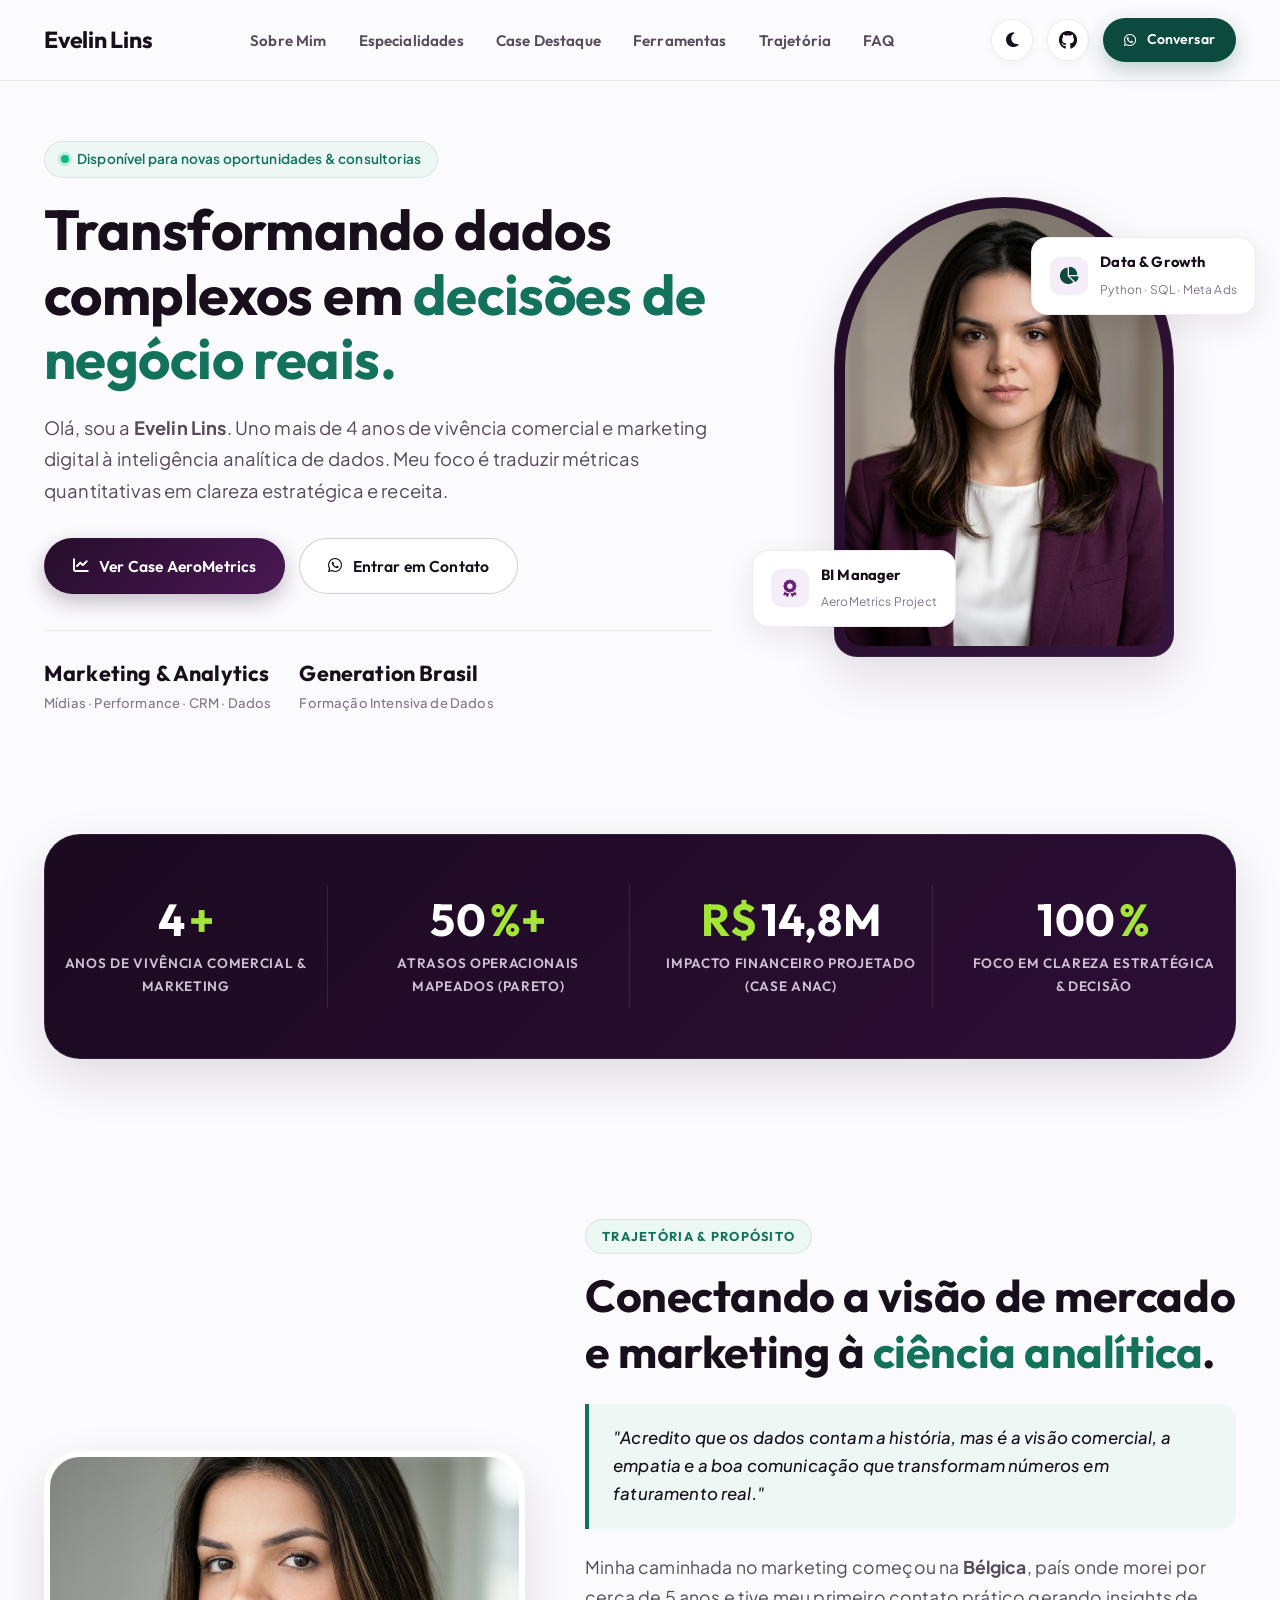
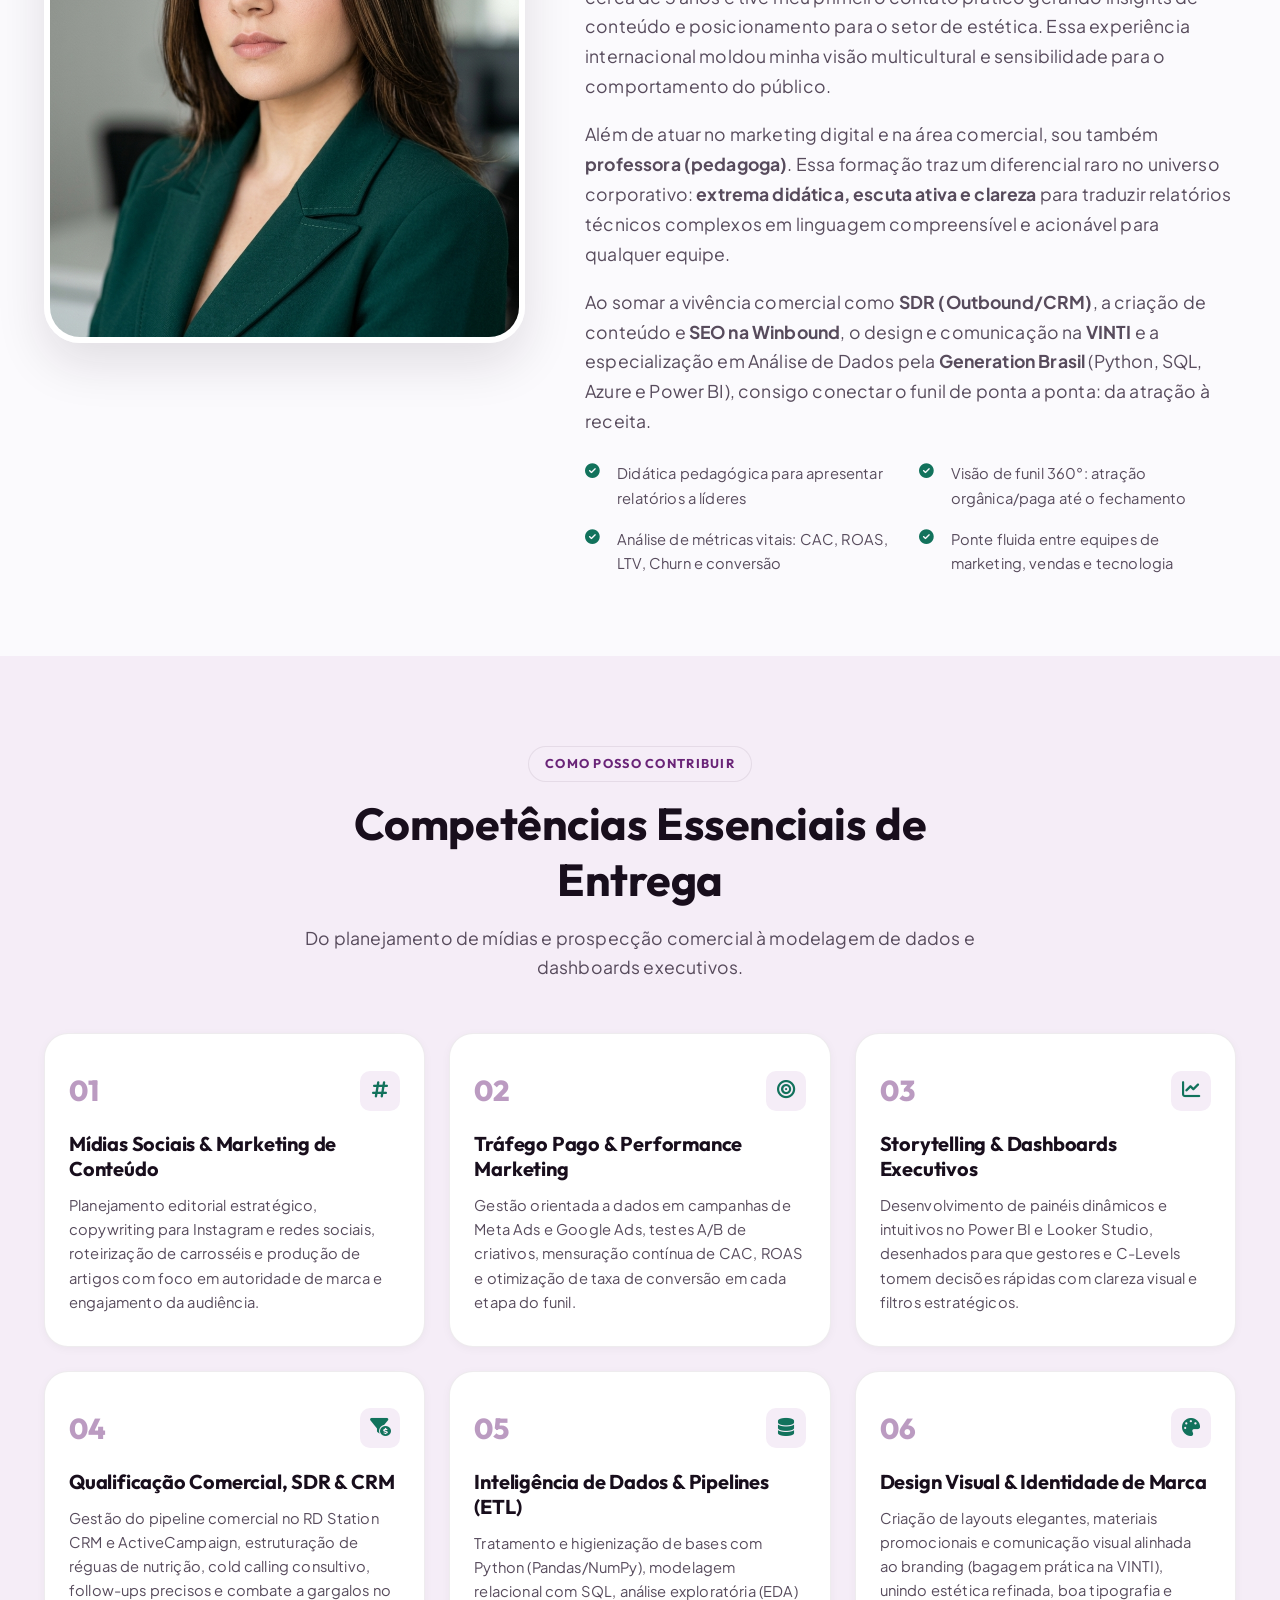
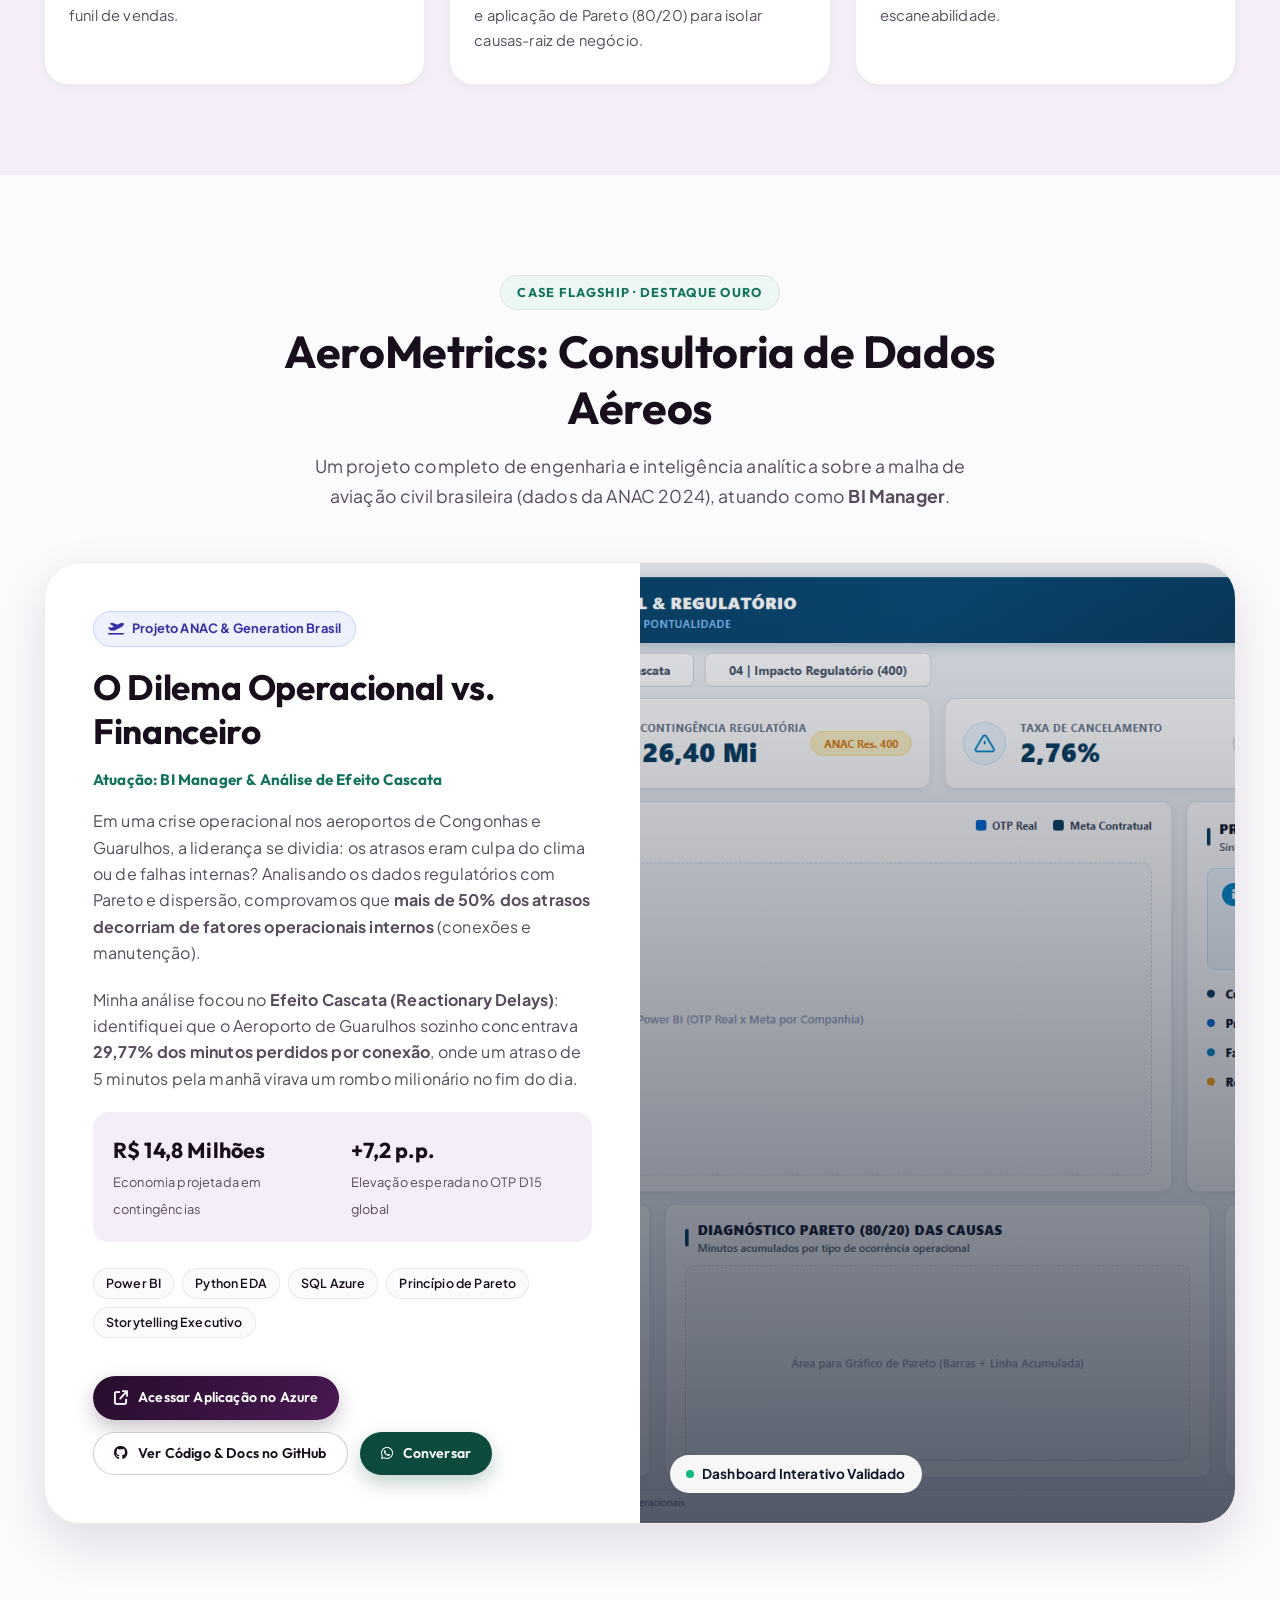
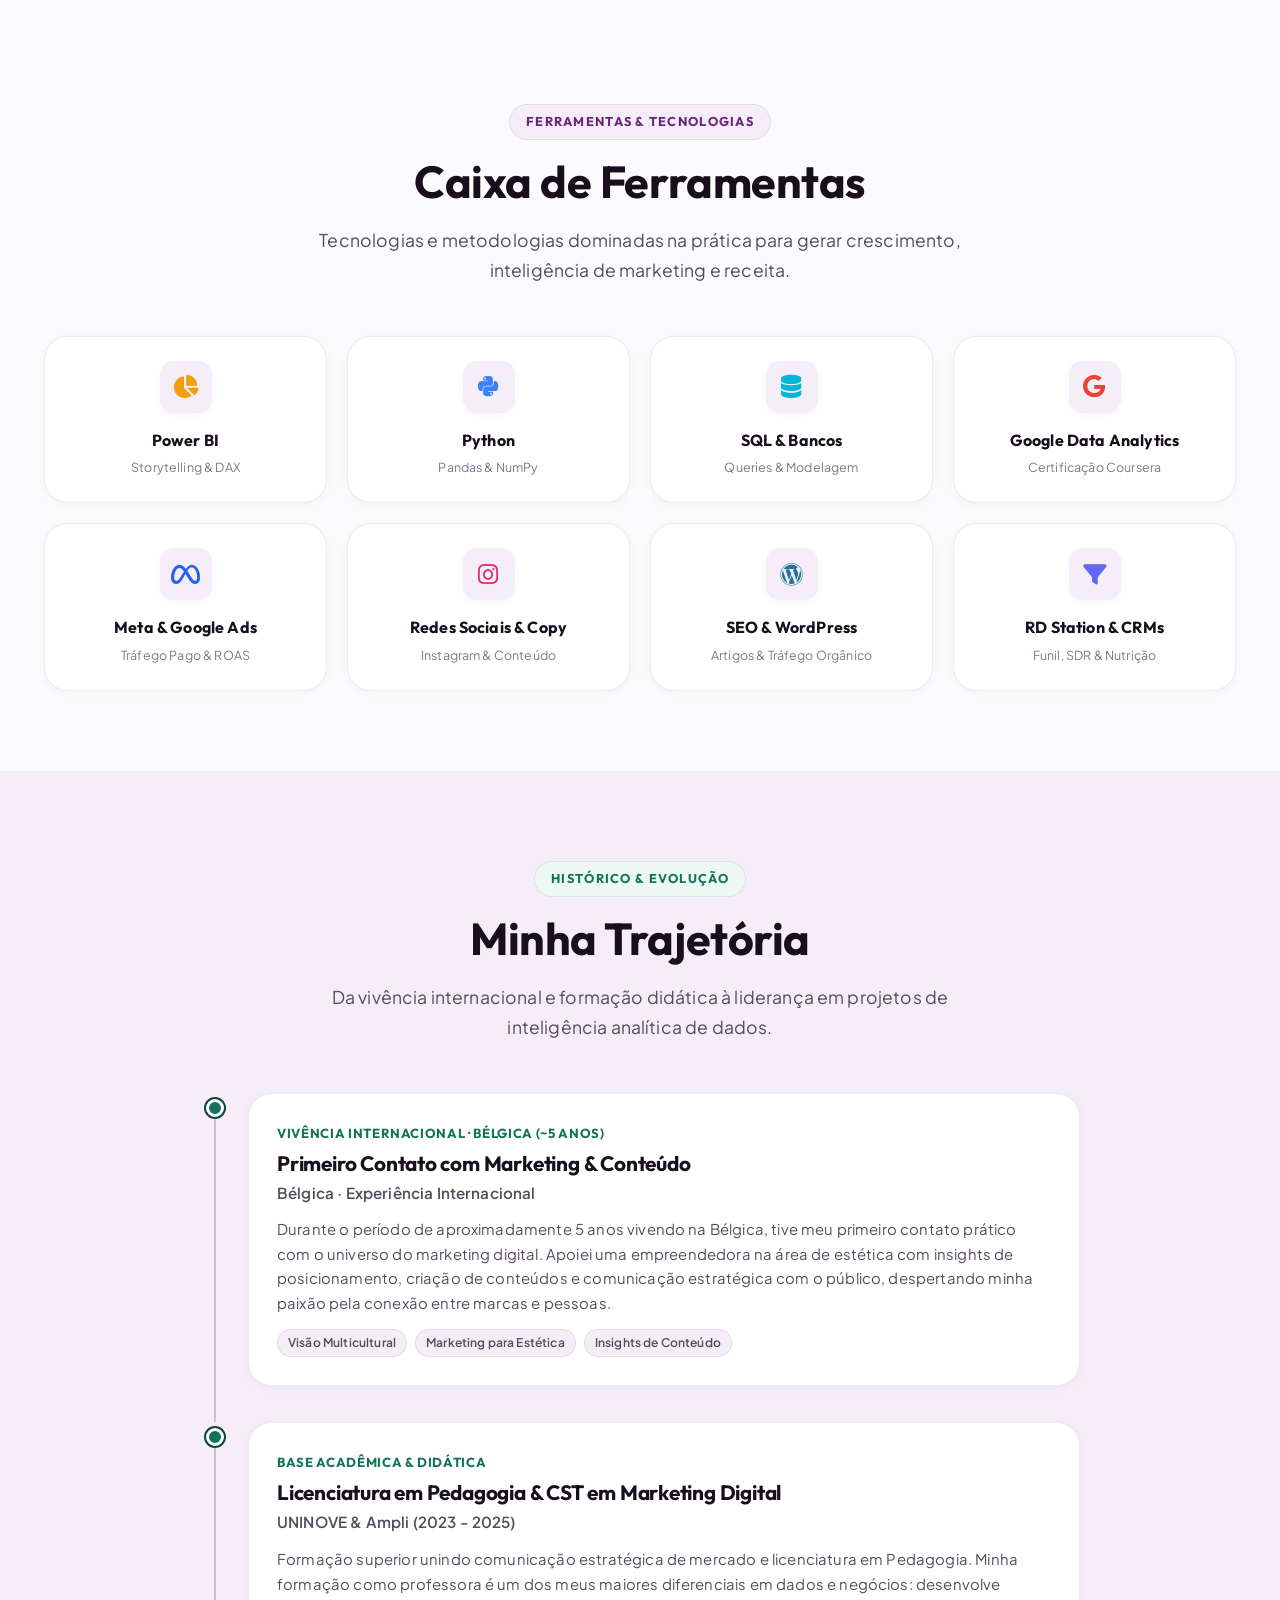
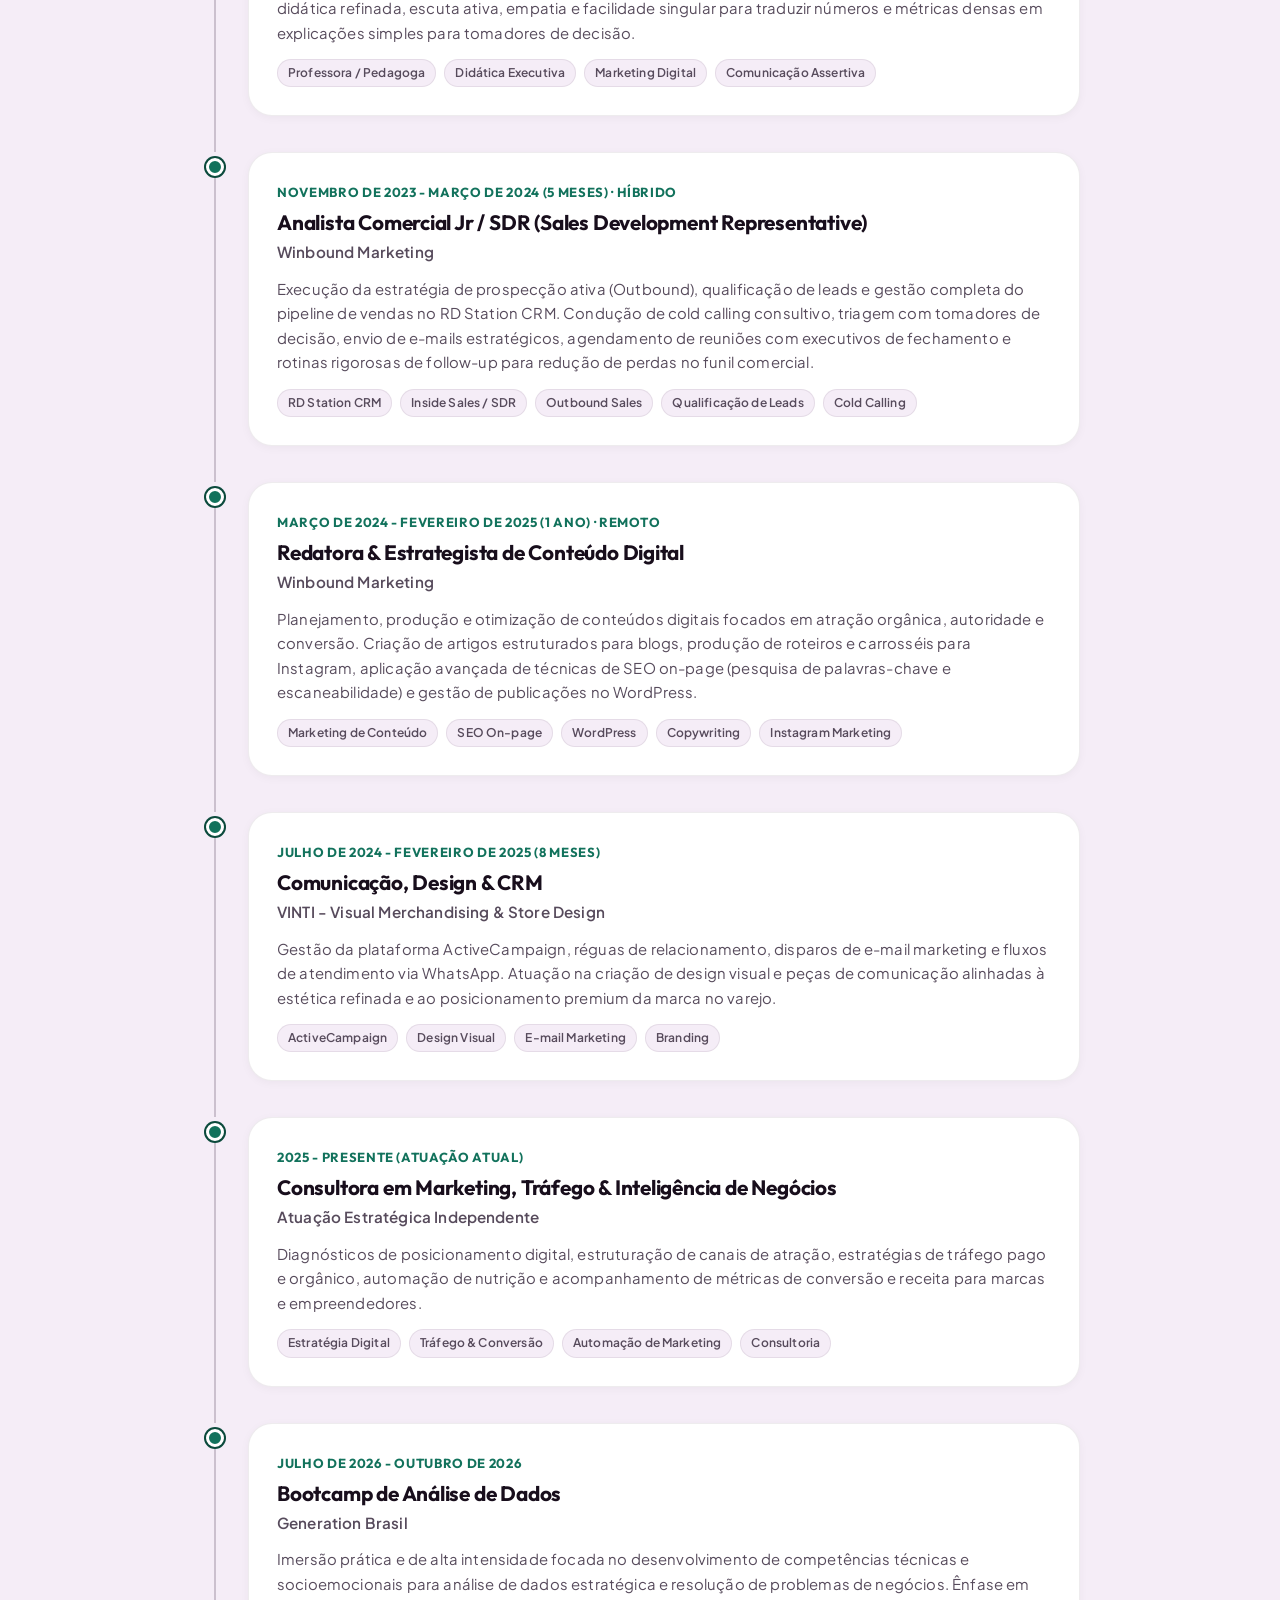
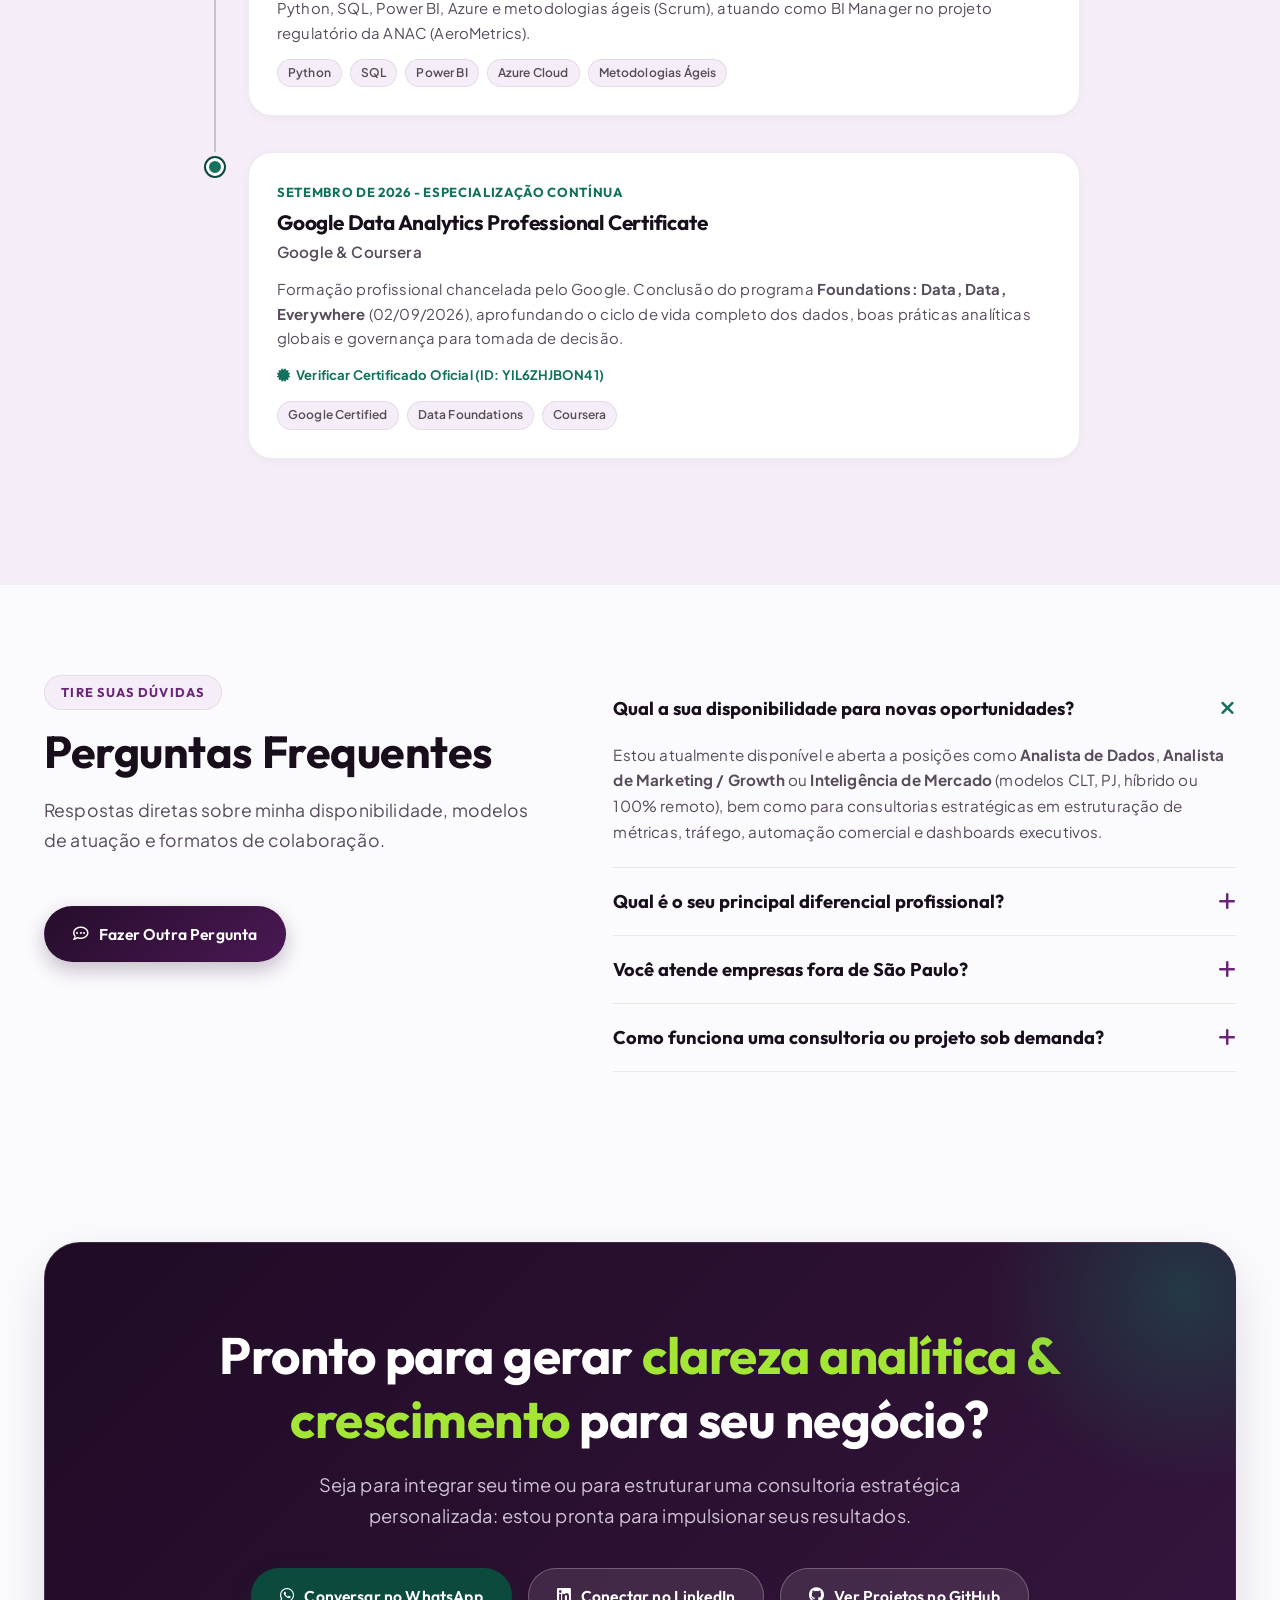
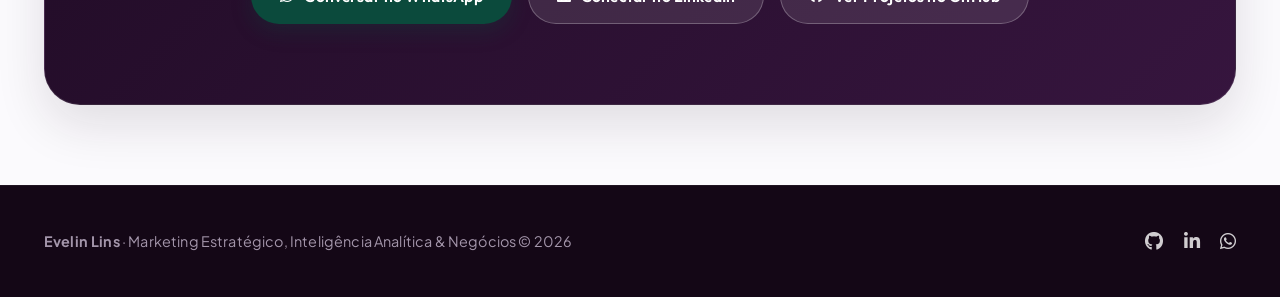
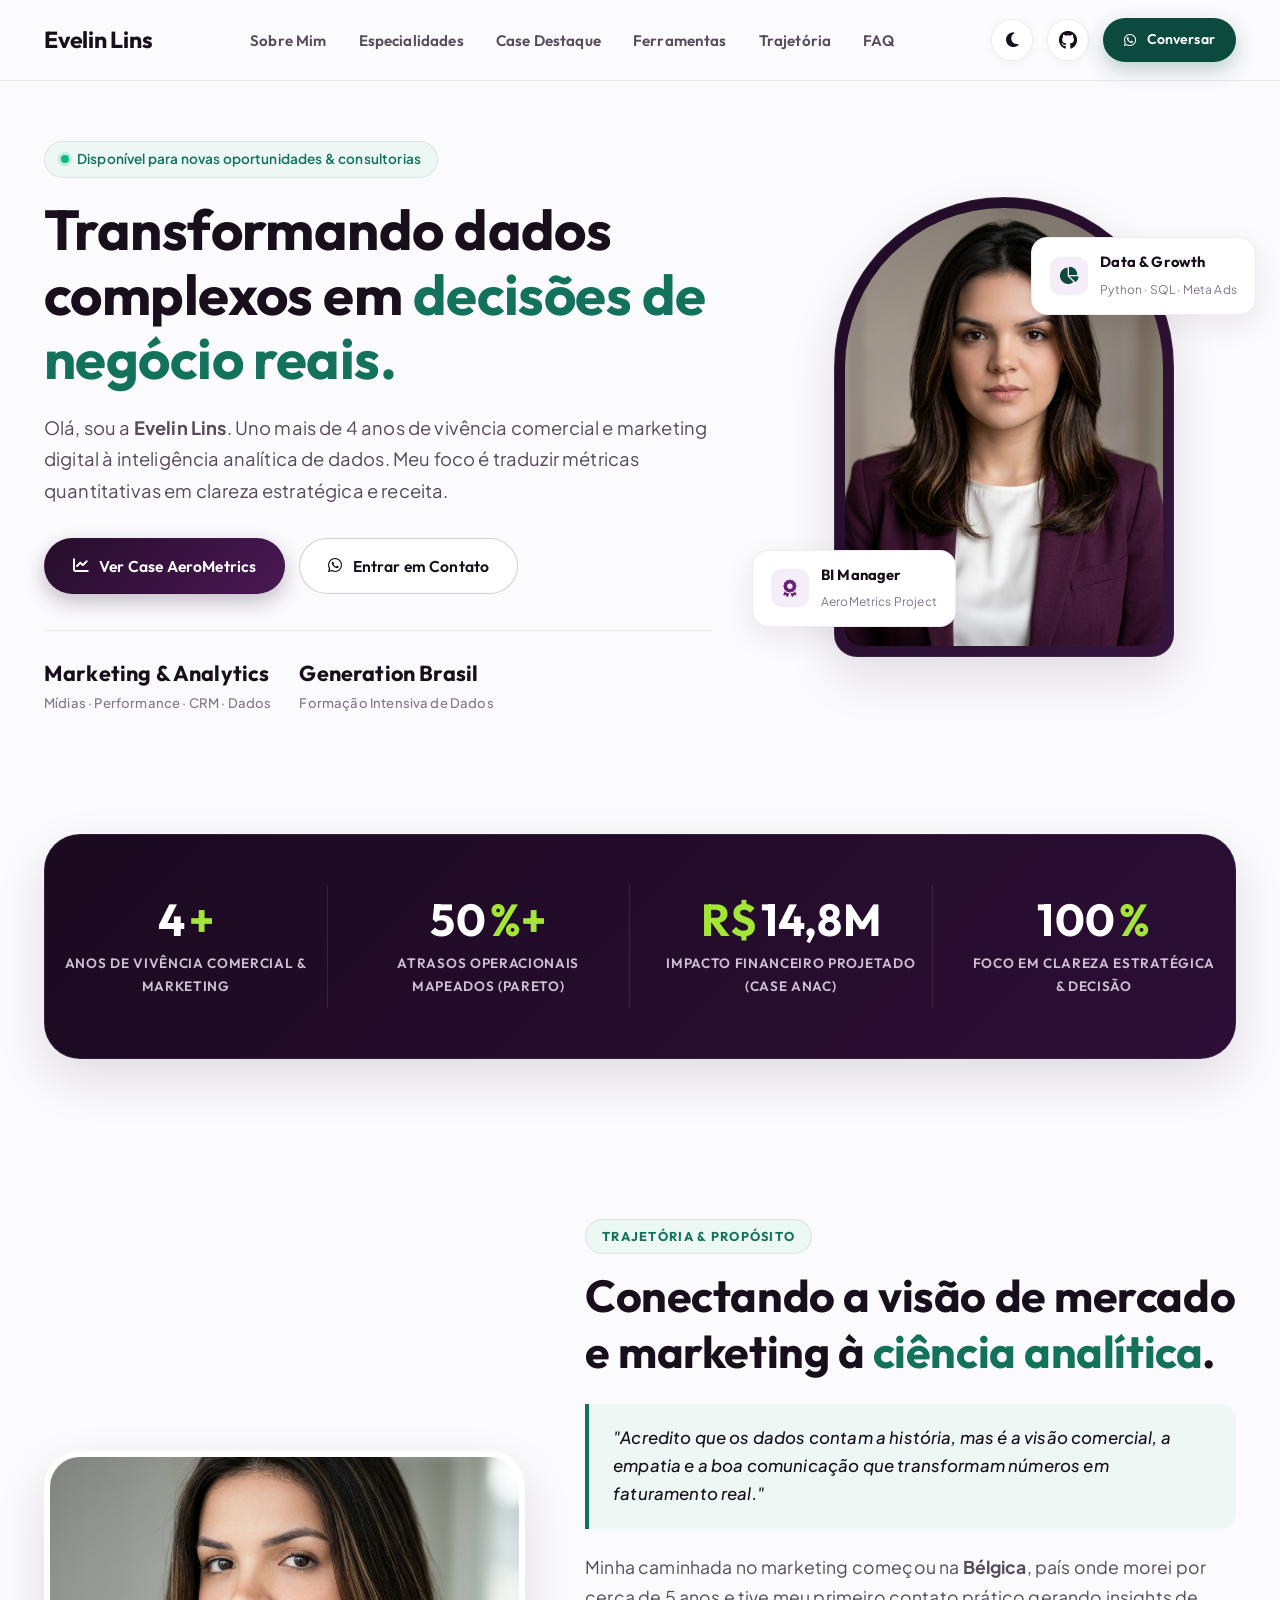
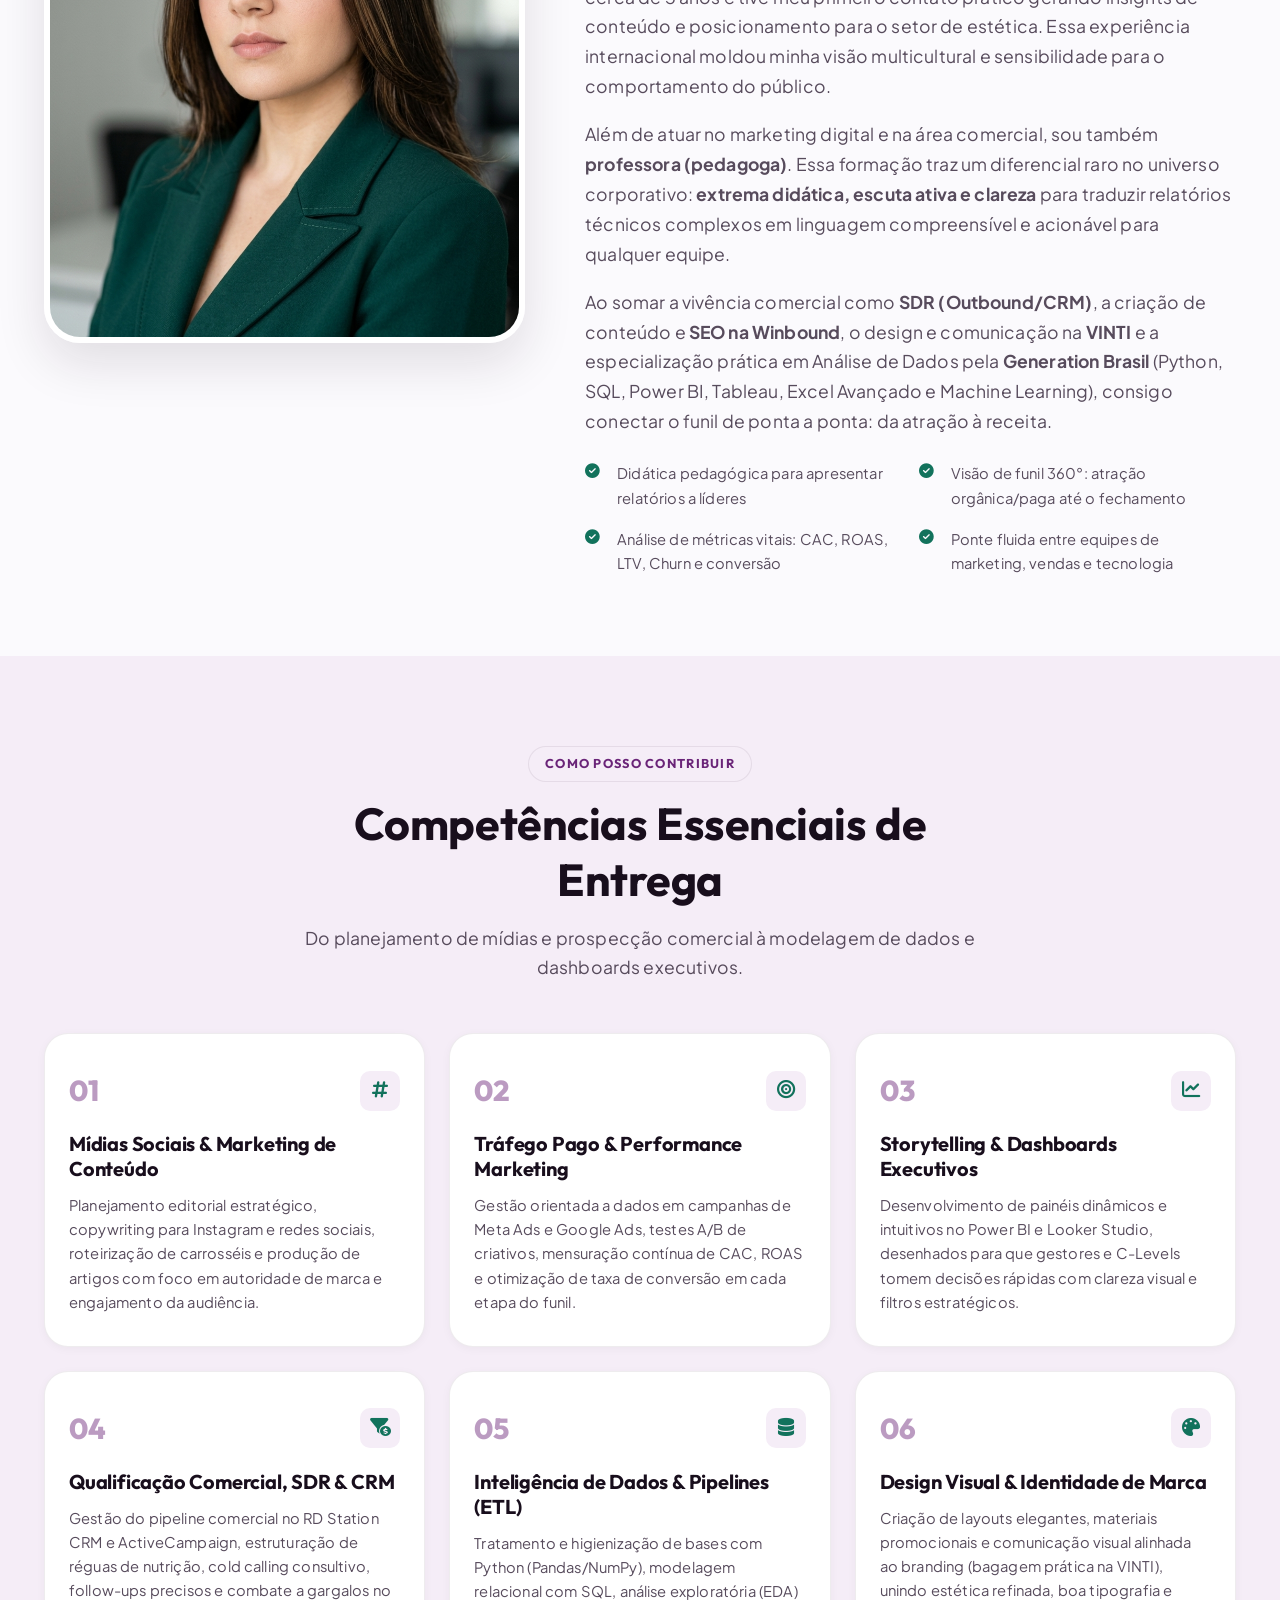
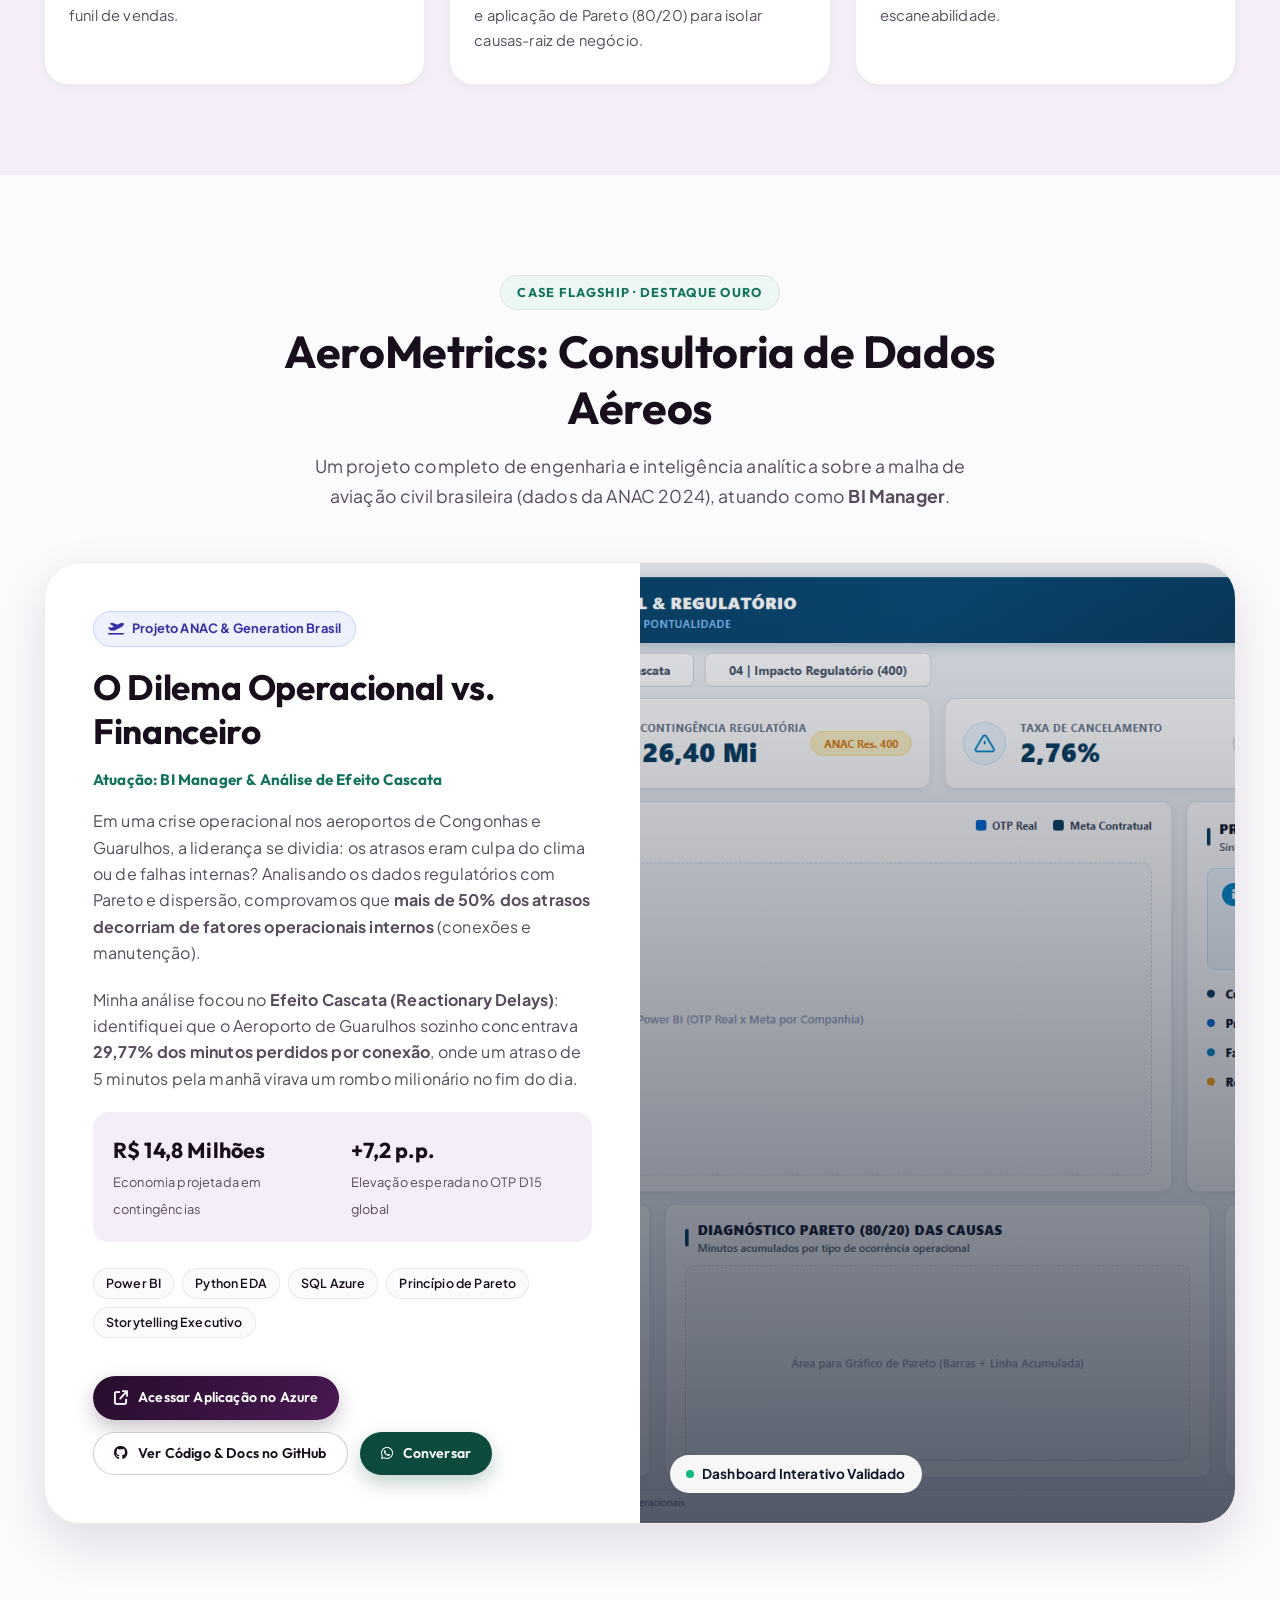
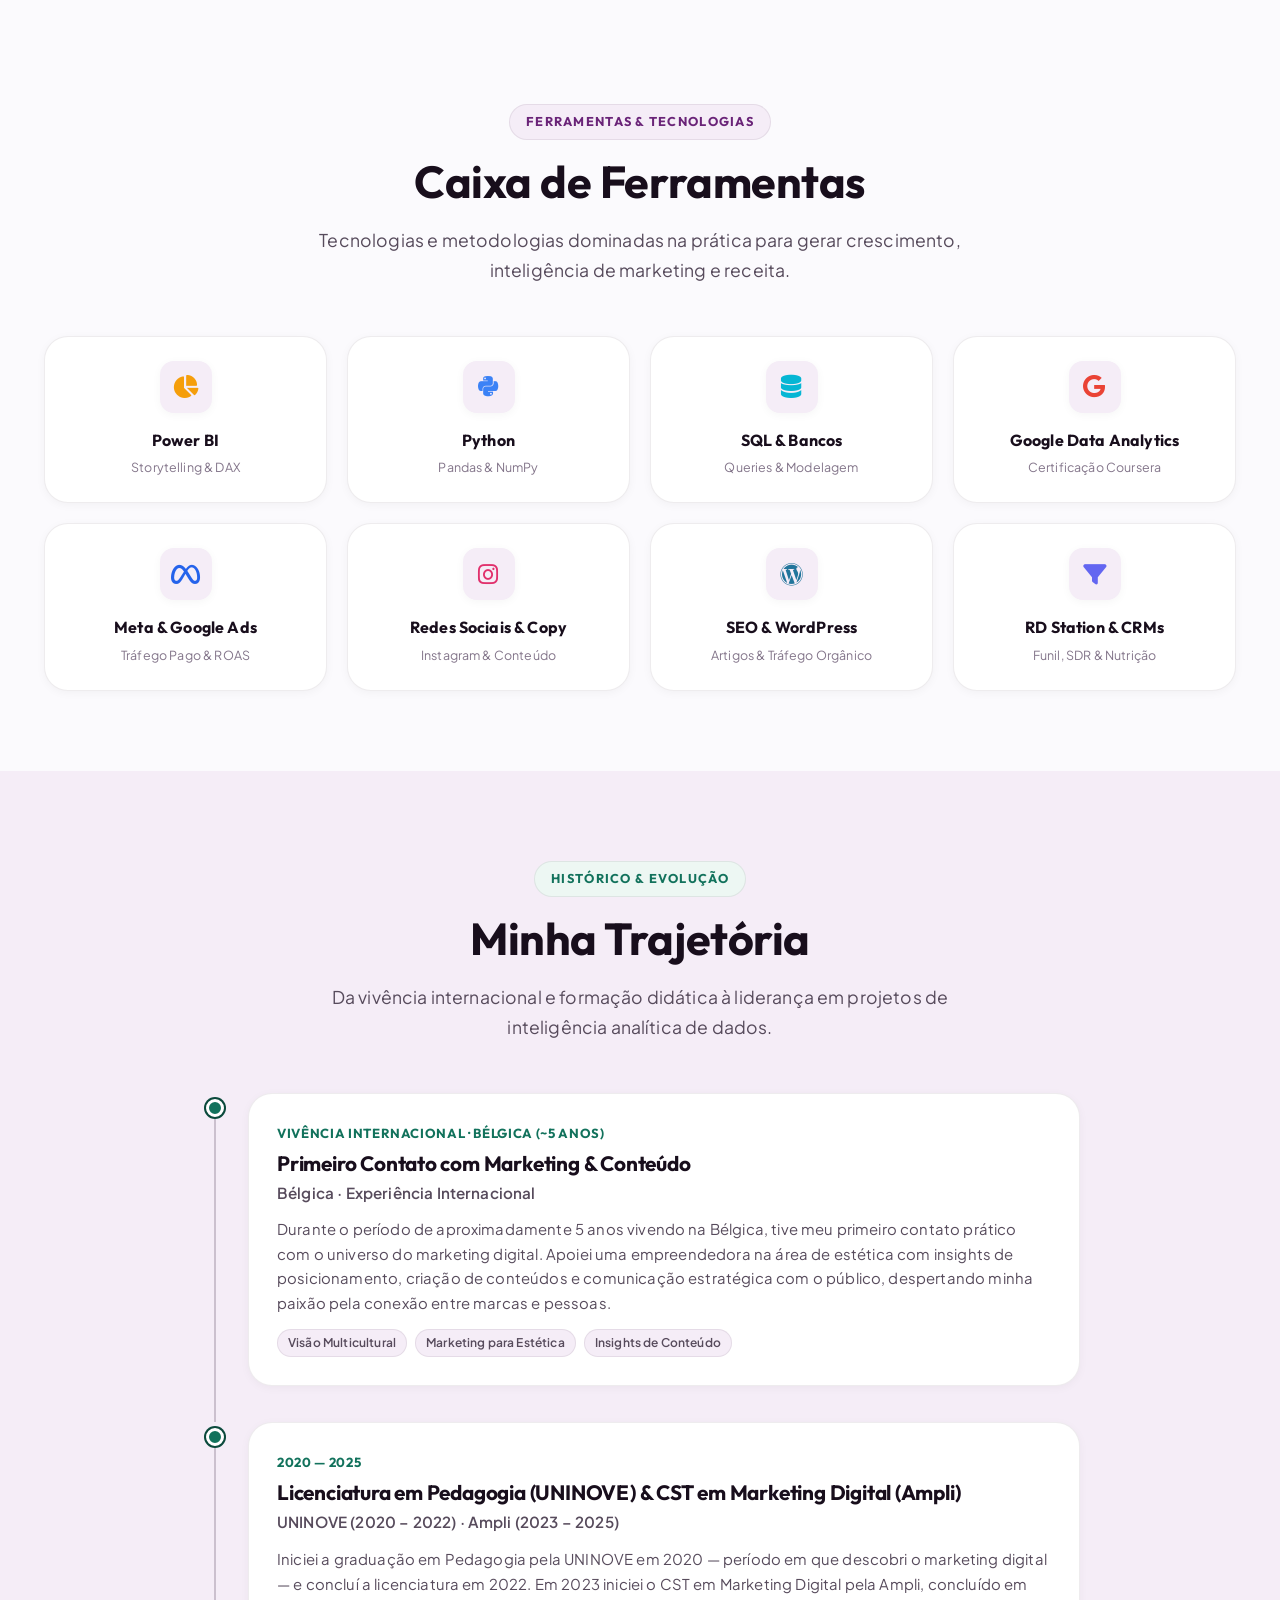
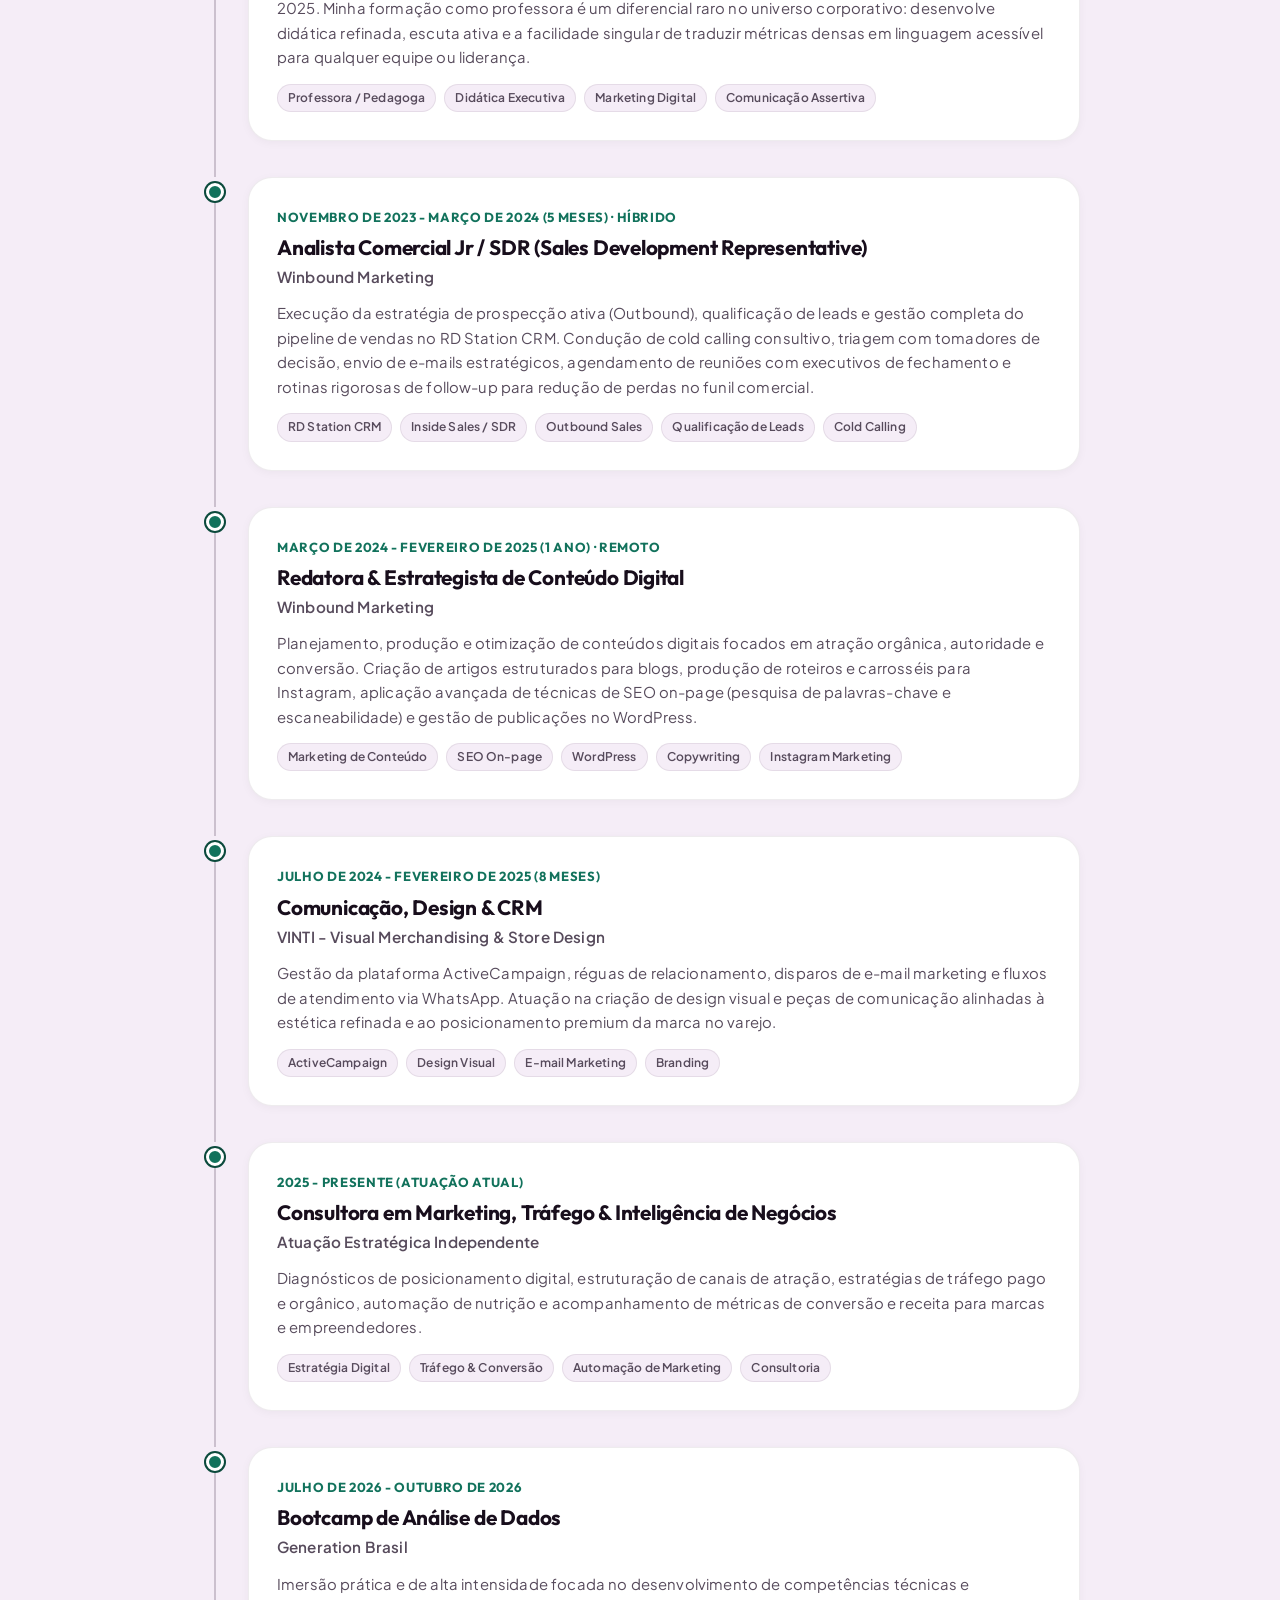
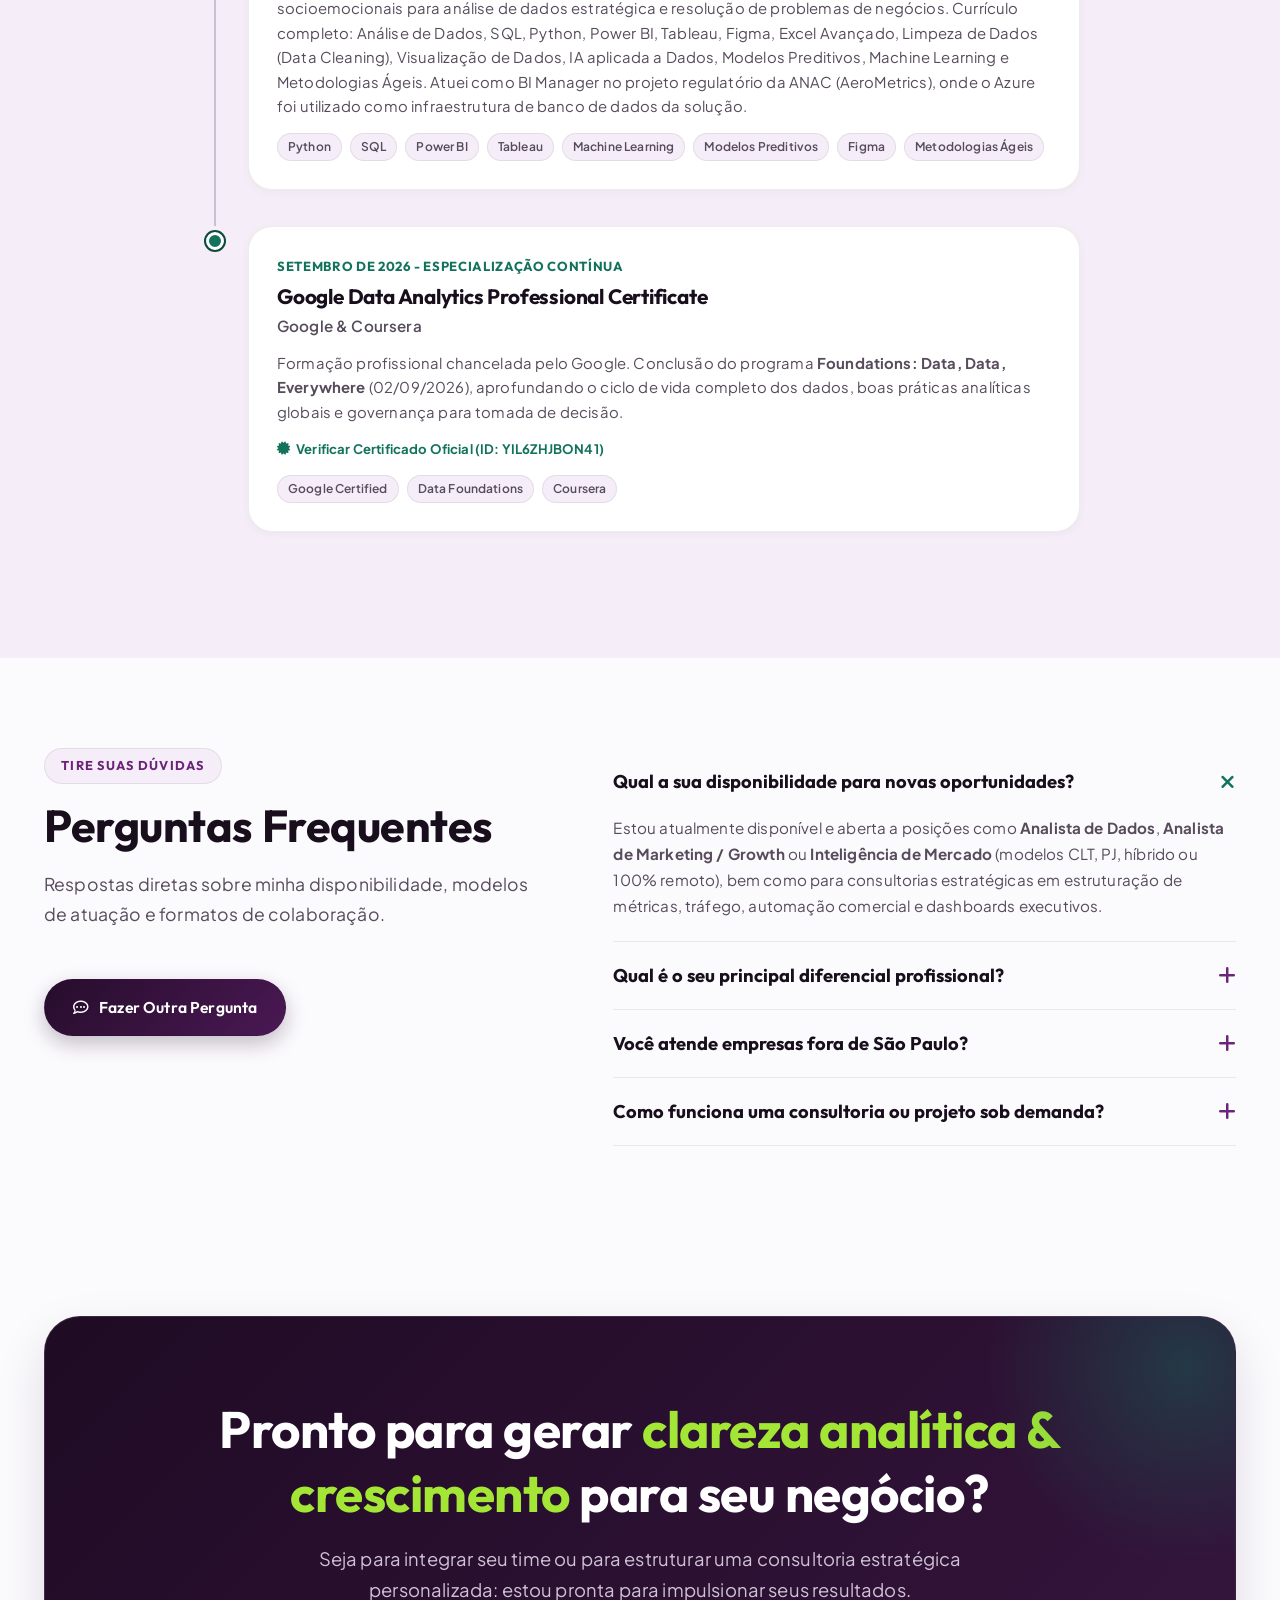
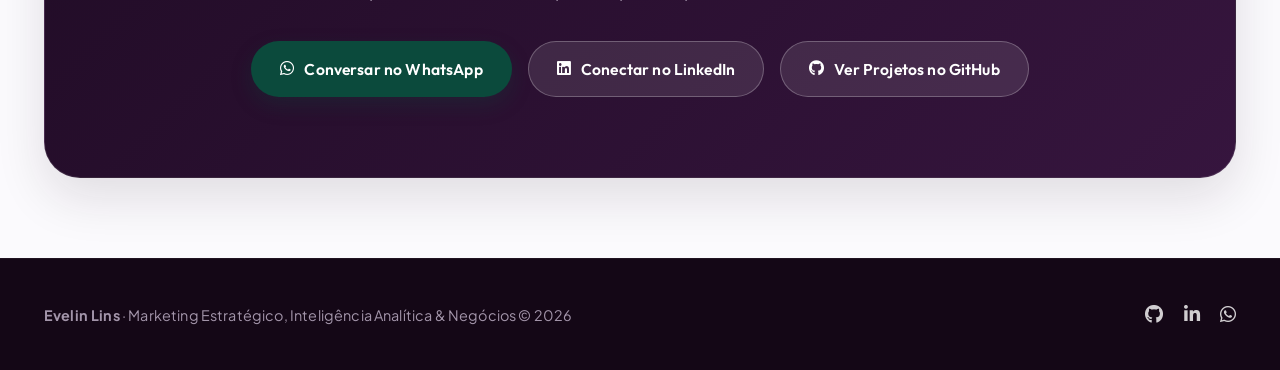
